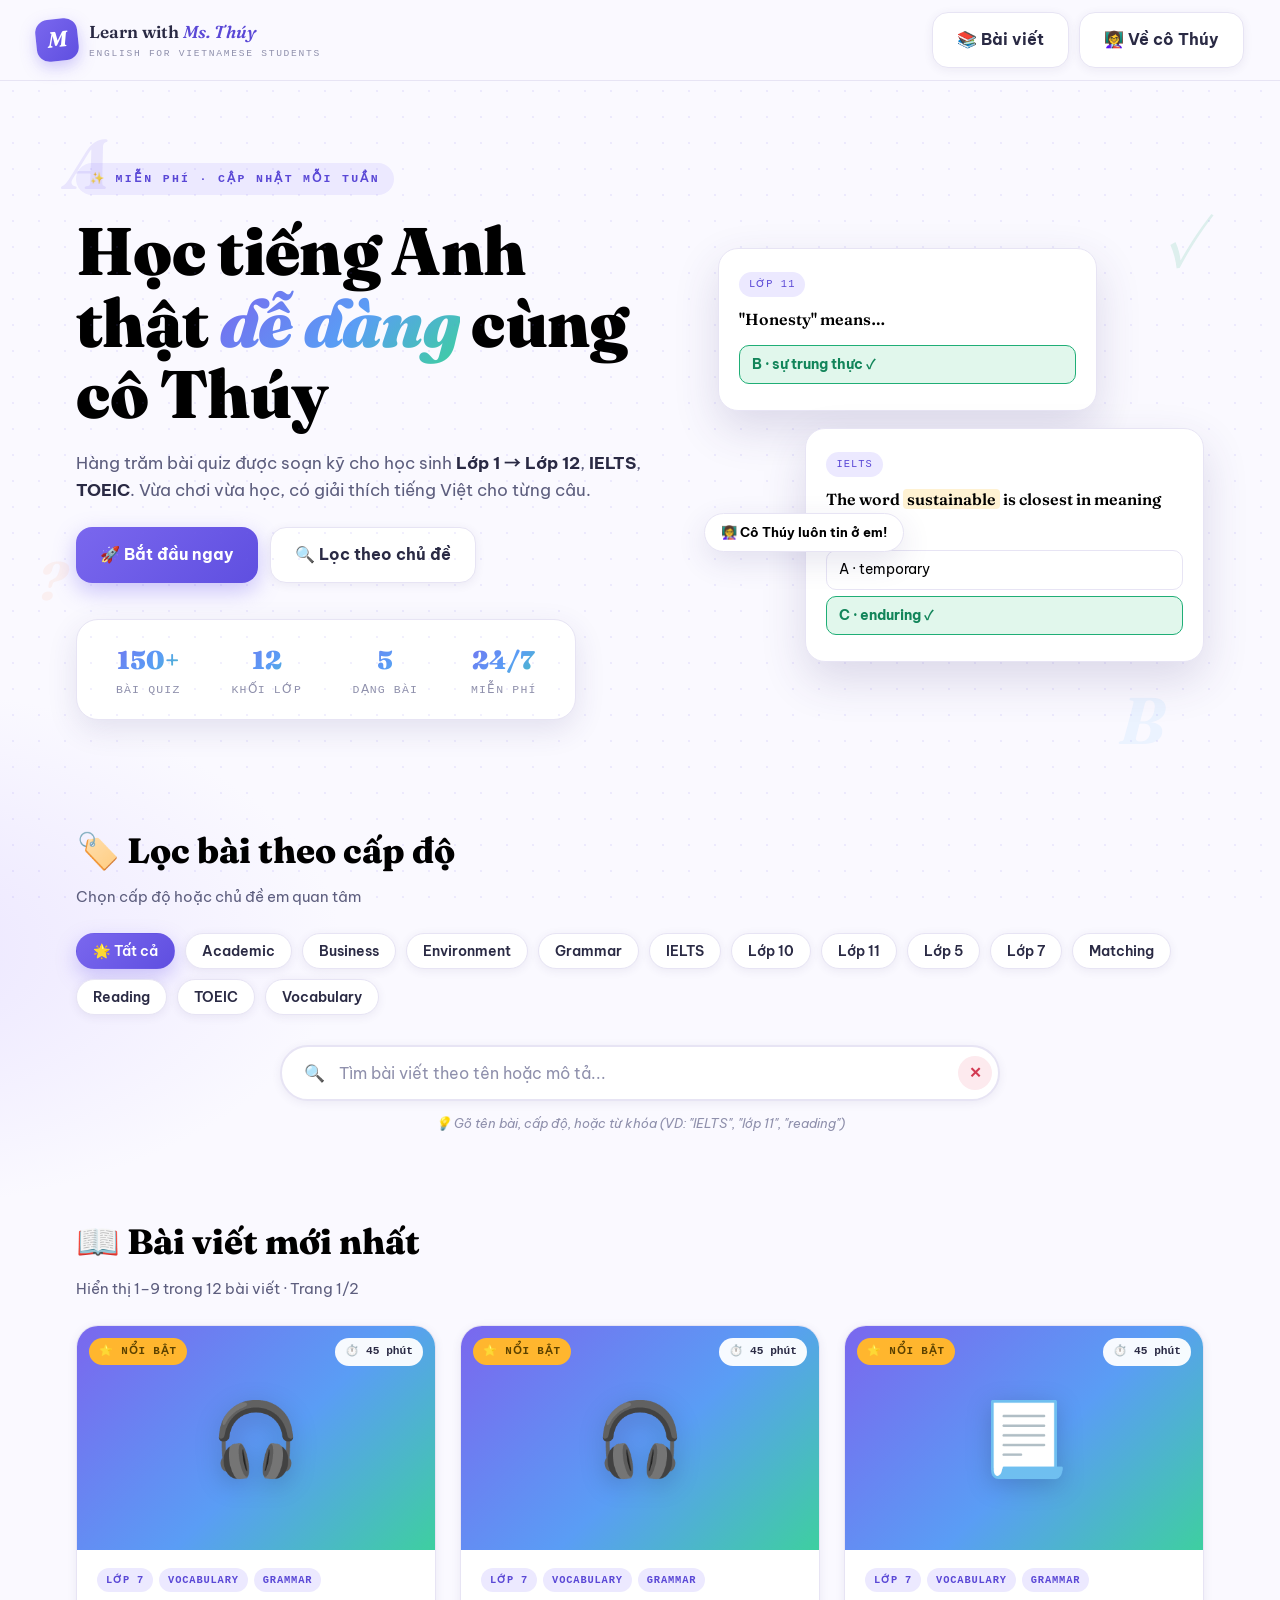
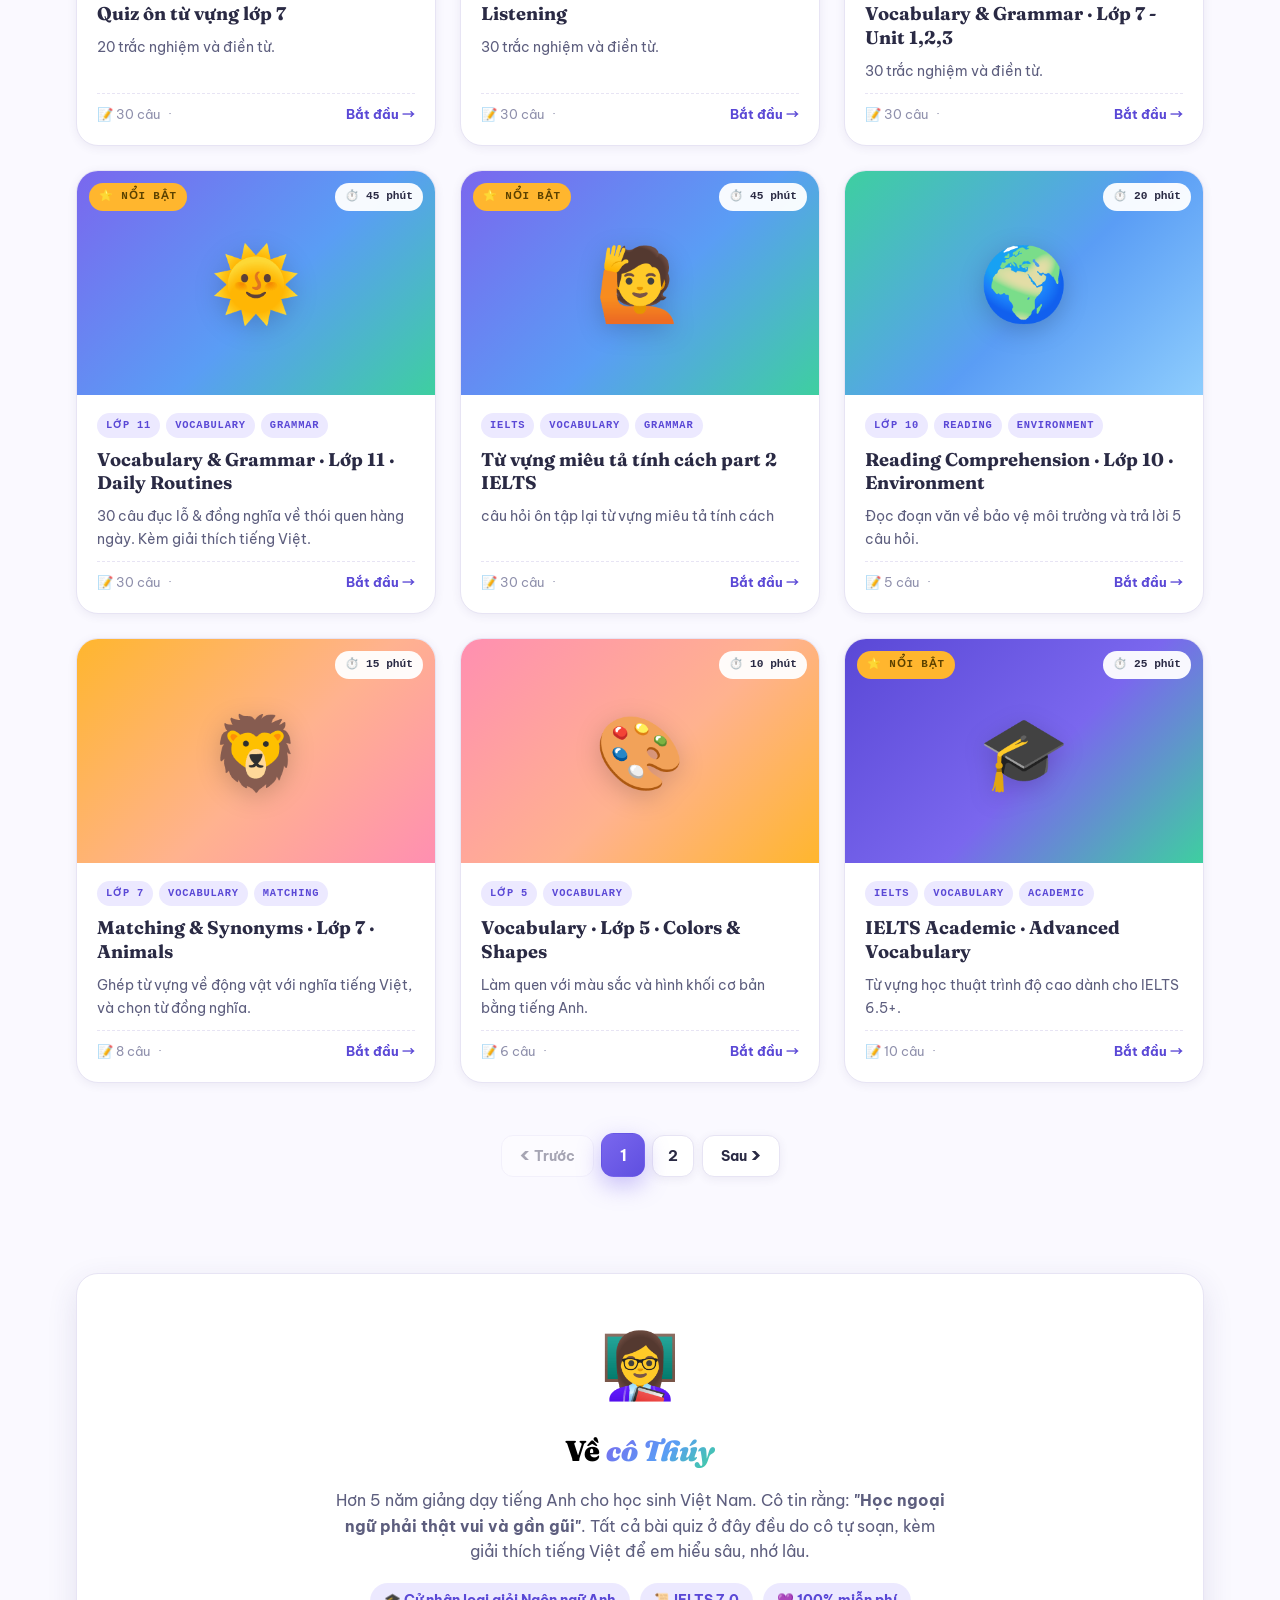
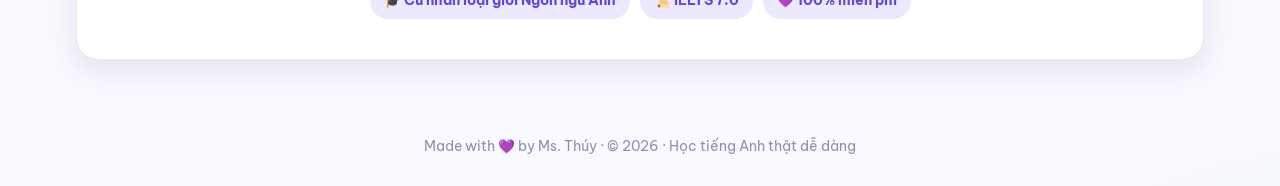
==== post.html @ de336ce3 "Update post.html" ====
<!DOCTYPE html>
<html lang="vi">
<head>
<meta charset="UTF-8">
<meta name="viewport" content="width=device-width, initial-scale=1">
<title id="pageTitle">Quiz · Learn with Ms. Thúy</title>
<link rel="icon" href="data:image/svg+xml,<svg xmlns='http://www.w3.org/2000/svg' viewBox='0 0 100 100'><text y='.9em' font-size='90'>📚</text></svg>">
<link rel="preconnect" href="https://fonts.googleapis.com">
<link rel="preconnect" href="https://fonts.gstatic.com" crossorigin>
<link href="https://fonts.googleapis.com/css2?family=Fraunces:ital,opsz,wght@0,9..144,500..900;1,9..144,500..900&family=Be+Vietnam+Pro:ital,wght@0,400;0,500;0,600;0,700;0,800;1,400&family=Space+Mono:wght@400;700&display=swap" rel="stylesheet">
<link rel="stylesheet" href="styles.css">
</head>
<body class="post">
  <div class="bg-dots"></div>
  <canvas id="confettiCanvas"></canvas>

  <header class="topbar">
    <a href="index.html" class="brand">
      <span class="brand-badge">M</span>
      <div>
        <span class="brand-name">Learn with <em>Ms. Thúy</em></span>
        <span class="brand-sub">English · Quiz</span>
      </div>
    </a>
    <button id="soundBtn" class="icon-btn" aria-pressed="true" title="Bật/tắt âm thanh">🔊</button>
  </header>

  <main>
    <!-- MÀN 1: Intro -->
    <section class="screen active" id="screenIntro">
      <div class="intro-grid">
        <div class="intro-copy">
          <span class="eyebrow" id="introEyebrow">📘 Quiz</span>
          <h1 class="display" id="introTitle">—</h1>
          <p class="lede" id="introDesc"></p>
          <ul class="chips" id="introChips"></ul>
          <form id="startForm" class="start-form">
            <label class="field-label" for="playerName">Tên của em</label>
            <div class="field-row">
              <input id="playerName" type="text" maxlength="30" autocomplete="name" placeholder="VD: Minh Anh" required>
              <button type="submit" class="btn btn-primary">Bắt đầu làm bài →</button>
            </div>
            <p class="hint">✨ Đáp án đúng chỉ hé lộ ở phần <b>tổng kết cuối bài</b>. Nhấn <b>Enter</b> để xác nhận đáp án dạng điền từ.</p>
          </form>
        </div>
        <div class="intro-visual" id="introVisual"></div>
      </div>
      <footer class="foot">Made with 💜 by Ms. Thúy</footer>
    </section>

    <!-- MÀN 2: Quiz (ĐÃ CẬP NHẬT HEADER MỚI) -->
    <section class="screen" id="screenQuiz" hidden>
      
      <!-- Quiz Header: Timer, Exit, Progress, Score -->
      <div class="quiz-header" id="quizHeader">
        <div class="quiz-header-top">
          <button id="exitBtn" class="icon-btn" title="Thoát" style="margin-right: 8px;">✕</button>
          
          <div class="timer-pill" id="timerPill">
            <span>⏱️</span>
            <span id="timerDisplay">00:00</span>
          </div>
          
          <div class="question-counter">
            Câu <b id="qNow">1</b> / <b id="qTotal">0</b>
          </div>
          
          <div class="score-pill" id="liveScore">✓ 0 (0.0đ)</div>
        </div>
        
        <div class="progress-bar-bg">
          <div class="progress-bar-fill" id="progressFill"></div>
        </div>
      </div>
      <!-- Hết Quiz Header -->

      <div class="q-stage" id="qStage"></div>
      <div class="sr-only" aria-live="polite" id="ariaFeedback"></div>
    </section>

    <!-- MÀN 3: Result -->
    <section class="screen" id="screenResult" hidden>
      <div class="result-wrap" id="resultWrap"></div>
    </section>
  </main>

  <div class="toast" id="toast"></div>

  <div class="modal" id="modal" hidden>
    <div class="modal-back" data-close></div>
    <div class="modal-box">
      <h3 id="modalTitle"></h3>
      <p id="modalMsg"></p>
      <div class="modal-actions">
        <button class="btn btn-ghost" data-close>Ở lại</button>
        <button class="btn btn-danger" id="modalOk">Đồng ý</button>
      </div>
    </div>
  </div>

  <script src="app.js"></script>
  <script>initPostPage();</script>
</body>
</html>
---- styles.css ----
/* ============================================================
   Learn with Ms. Thúy — Shared Styles
   ============================================================ */
:root{
  --ink:#2a2a44; --ink-soft:#5d5e7e; --ink-faint:#8f90ac;
  --paper:#faf9ff; --card:#ffffff; --border:#e7e4f4;
  --primary:#7a67ee; --primary-deep:#5a48d6; --primary-soft:#ece9ff;
  --green:#1fae76; --green-deep:#12855a; --green-soft:#e1f7ec;
  --red:#ef5d6f; --red-deep:#d23a52; --red-soft:#fdeaee;
  --sun:#ffb62e; --sun-soft:#fff2d3;
  --peach:#ffb28f; --sky:#8ecdfd;
  --grad-main:linear-gradient(135deg,#7a67ee,#5a9df5 55%,#3ecfa0);
  --grad-btn:linear-gradient(135deg,#7a67ee,#5f4fe0);
  /* Font hiển thị: ưu tiên Fraunces cho tiếng Anh, Noto Serif SC cho pinyin/Hán */
  --font-display:'Fraunces', 'Noto Serif SC', Georgia, serif;
  
  /* Font nội dung: Be Vietnam Pro cho tiếng Việt/Anh, Noto Sans SC fallback cho pinyin/Hán */
  --font-body:'Be Vietnam Pro', 'Noto Sans SC', system-ui, sans-serif;
  
  /* Font riêng cho pinyin nếu muốn chủ động */
  --font-pinyin:'Noto Sans SC', 'Be Vietnam Pro', sans-serif;
  --font-mono:'Space Mono',monospace;
  --shadow-sm:0 2px 10px rgba(60,50,120,.08);
  --shadow-md:0 10px 30px rgba(60,50,120,.12);
  --shadow-lg:0 18px 45px rgba(60,50,120,.16);
  --r-lg:22px; --r-md:16px; --r-sm:12px;
}
*{margin:0;padding:0;box-sizing:border-box}
html{scroll-behavior:smooth}
body{
  font-family:var(--font-body);
  background:
    radial-gradient(1100px 520px at 88% -10%, #ddefff 0%, transparent 60%),
    radial-gradient(900px 480px at -12% 28%, #eae4ff 0%, transparent 55%),
    radial-gradient(900px 620px at 108% 108%, #e0f7ec 0%, transparent 55%),
    var(--paper);
  min-height:100vh; line-height:1.6;
  -webkit-font-smoothing:antialiased;
}
::selection{background:var(--primary-soft)}
.sr-only{position:absolute;width:1px;height:1px;overflow:hidden;clip:rect(0 0 0 0)}

.bg-dots{position:fixed;inset:0;pointer-events:none;z-index:0;
  background-image:radial-gradient(rgba(122,103,238,.10) 1.2px, transparent 1.4px);
  background-size:26px 26px;}
.floaty{position:fixed;z-index:0;pointer-events:none;user-select:none;
  font-family:var(--font-display);font-style:italic;font-weight:700;
  opacity:.13;animation:drift var(--d,12s) ease-in-out infinite alternate;}
@keyframes drift{from{transform:translateY(-14px) rotate(var(--r,-6deg))}
                 to{transform:translateY(14px) rotate(calc(var(--r,-6deg) * -1))}}
@media(max-width:720px){.floaty:nth-of-type(n+4){display:none}}

#confettiCanvas{position:fixed;inset:0;pointer-events:none;z-index:120}

/* HEADER */
.topbar{position:sticky;top:0;z-index:50;display:flex;align-items:center;
  justify-content:space-between;padding:12px clamp(16px,4vw,36px);
  background:rgba(250,249,255,.92);backdrop-filter:blur(12px);
  border-bottom:1px solid var(--border);}
.brand{display:flex;align-items:center;gap:11px;text-decoration:none;color:var(--ink)}
.brand-badge{width:42px;height:42px;border-radius:13px;background:var(--grad-btn);
  display:grid;place-items:center;color:#fff;font-family:var(--font-display);
  font-style:italic;font-weight:700;font-size:22px;transform:rotate(-6deg);
  box-shadow:0 6px 16px rgba(122,103,238,.35);transition:transform .3s}
.brand:hover .brand-badge{transform:rotate(6deg) scale(1.06)}
.brand-name{font-family:var(--font-display);font-weight:600;font-size:1.08rem}
.brand-name em{font-style:italic;color:var(--primary-deep)}
.brand-sub{display:block;font-family:var(--font-mono);font-size:.6rem;
  letter-spacing:.18em;text-transform:uppercase;color:var(--ink-faint)}
.nav{display:flex;gap:10px}
@media(max-width:640px){.nav{display:none}}

/* Buttons */
.btn{font-family:var(--font-body);font-weight:700;font-size:1rem;border:none;
  border-radius:var(--r-md);padding:14px 24px;cursor:pointer;
  transition:transform .18s,box-shadow .18s;
  display:inline-flex;align-items:center;gap:8px;justify-content:center;
  text-decoration:none;color:inherit}
.btn-primary{background:var(--grad-btn);color:#fff;
  box-shadow:0 8px 22px rgba(122,103,238,.38)}
.btn-primary:hover{transform:translateY(-3px);box-shadow:0 14px 30px rgba(122,103,238,.48)}
.btn-ghost{background:#fff;color:var(--ink);border:1.5px solid var(--border);box-shadow:var(--shadow-sm)}
.btn-ghost:hover{border-color:var(--primary);color:var(--primary-deep);transform:translateY(-2px)}
.btn-danger{background:var(--red);color:#fff;box-shadow:0 8px 20px rgba(239,93,111,.35)}
.icon-btn{width:42px;height:42px;border-radius:13px;border:1.5px solid var(--border);
  background:#fff;cursor:pointer;display:grid;place-items:center;color:var(--ink-soft);
  transition:transform .18s,border-color .18s;font-size:16px}
.icon-btn:hover{transform:translateY(-2px);border-color:var(--primary);color:var(--primary-deep)}

/* SCREENS */
main{position:relative;z-index:1;max-width:1200px;margin:0 auto;padding:0 clamp(16px,4vw,36px)}
.screen{display:none}
.screen.active{display:block;animation:screenIn .45s cubic-bezier(.22,.9,.35,1) both}
@keyframes screenIn{from{opacity:0;transform:translateY(18px)}to{opacity:1;transform:none}}

/* HERO */
.hero{max-width:1200px;margin:0 auto;padding:60px clamp(16px,4vw,36px) 40px;
  display:grid;grid-template-columns:1.1fr .9fr;gap:48px;align-items:center;min-height:78vh}
.hero-inner .eyebrow{font-family:var(--font-mono);font-size:.72rem;font-weight:700;
  letter-spacing:.2em;text-transform:uppercase;color:var(--primary-deep);
  background:var(--primary-soft);display:inline-block;padding:7px 14px;border-radius:999px;margin-bottom:20px}
.display{font-family:var(--font-display);font-weight:900;
  font-size:clamp(2.4rem,5.6vw,4.2rem);line-height:1.06;margin-bottom:20px;letter-spacing:-.01em}
.display em{font-style:italic;background:var(--grad-main);
  -webkit-background-clip:text;background-clip:text;color:transparent}
.lede{color:var(--ink-soft);font-size:1.06rem;max-width:52ch;margin-bottom:24px}
.lede b{color:var(--ink)}
.hero-ctas{display:flex;gap:12px;flex-wrap:wrap;margin-bottom:36px}
.hero-stats{display:grid;grid-template-columns:repeat(4,1fr);gap:16px;
  max-width:500px;padding:20px;background:#fff;border:1.5px solid var(--border);
  border-radius:var(--r-lg);box-shadow:var(--shadow-md)}
.stat{text-align:center}
.stat b{display:block;font-family:var(--font-display);font-size:1.6rem;
  font-weight:900;background:var(--grad-main);-webkit-background-clip:text;
  background-clip:text;color:transparent}
.stat span{display:block;font-size:.72rem;color:var(--ink-faint);
  font-family:var(--font-mono);text-transform:uppercase;letter-spacing:.1em}

.hero-art{position:relative;height:460px}
.hero-card{position:absolute;background:#fff;border:1.5px solid var(--border);
  border-radius:20px;box-shadow:var(--shadow-lg);padding:20px;
  animation:bob 6s ease-in-out infinite alternate}
@keyframes bob{from{transform:translateY(-7px)}to{transform:translateY(7px)}}
.hc-1{width:78%;top:8%;left:0;animation-delay:0s}
.hc-2{width:82%;bottom:2%;right:0;animation-delay:1.4s}
.hero-chip{position:absolute;z-index:3;bottom:26%;left:-14px;
  display:flex;align-items:center;gap:9px;background:#fff;
  border:1.5px solid var(--border);border-radius:999px;padding:8px 16px;
  box-shadow:var(--shadow-md);font-size:.82rem;font-weight:700;
  animation:bob 5s .6s ease-in-out infinite alternate}
.mini-tag{font-family:var(--font-mono);font-size:.65rem;letter-spacing:.1em;
  text-transform:uppercase;color:var(--primary-deep);background:var(--primary-soft);
  display:inline-block;padding:4px 10px;border-radius:999px;margin-bottom:10px}
.mini-q{font-family:var(--font-display);font-weight:600;font-size:1rem;margin-bottom:12px}
.mini-q mark{background:var(--sun-soft);padding:0 4px;border-radius:4px}
.mini-row{padding:8px 12px;border:1.5px solid var(--border);border-radius:10px;
  margin-bottom:6px;font-size:.85rem}
.mini-row.picked{border-color:var(--green);background:var(--green-soft);
  color:var(--green-deep);font-weight:700}

@media(max-width:900px){
  .hero{grid-template-columns:1fr;min-height:auto;padding-top:32px}
  .hero-art{height:360px;max-width:460px;margin:0 auto}
  .hero-stats{grid-template-columns:repeat(2,1fr)}
}

/* FILTER + ARTICLES */
.filter-section,.articles,.about{max-width:1200px;margin:0 auto;padding:40px clamp(16px,4vw,36px)}
.section-head{margin-bottom:24px}
.h2{font-family:var(--font-display);font-weight:800;font-size:clamp(1.5rem,3.4vw,2.2rem);margin-bottom:6px}
.muted{color:var(--ink-soft);font-size:.95rem}

.tag-row{display:flex;flex-wrap:wrap;gap:10px}
.tag-btn{font-family:var(--font-body);font-weight:600;font-size:.88rem;
  padding:8px 16px;border:1.5px solid var(--border);border-radius:999px;
  background:#fff;color:var(--ink);cursor:pointer;
  transition:transform .18s,border-color .18s,background .18s,color .18s;
  box-shadow:var(--shadow-sm)}
.tag-btn:hover{transform:translateY(-2px);border-color:var(--primary)}
.tag-btn.active{background:var(--grad-btn);color:#fff;border-color:transparent;
  box-shadow:0 8px 20px rgba(122,103,238,.35)}

.article-grid{display:grid;grid-template-columns:repeat(auto-fill,minmax(290px,1fr));gap:24px}
.article-card{background:#fff;border:1.5px solid var(--border);border-radius:var(--r-lg);
  overflow:hidden;text-decoration:none;color:var(--ink);
  box-shadow:var(--shadow-sm);transition:transform .25s,box-shadow .25s;
  display:flex;flex-direction:column}
.article-card:hover{transform:translateY(-6px);box-shadow:var(--shadow-lg)}
.card-cover{position:relative;aspect-ratio:16/10;display:grid;place-items:center;overflow:hidden}
.cover-emoji{font-size:4.5rem;filter:drop-shadow(0 6px 12px rgba(0,0,0,.18));
  animation:floaty 4s ease-in-out infinite alternate}
@keyframes floaty{to{transform:translateY(-10px)}}
.card-duration{position:absolute;top:12px;right:12px;background:rgba(255,255,255,.95);
  color:var(--ink);font-family:var(--font-mono);font-size:.7rem;font-weight:700;
  padding:5px 10px;border-radius:999px}
.card-body{padding:18px 20px 20px;flex:1;display:flex;flex-direction:column;gap:10px}
.card-tags{display:flex;flex-wrap:wrap;gap:6px}
.tag-mini{font-family:var(--font-mono);font-size:.65rem;font-weight:700;
  letter-spacing:.08em;text-transform:uppercase;color:var(--primary-deep);
  background:var(--primary-soft);padding:4px 9px;border-radius:999px}
.card-title{font-family:var(--font-display);font-weight:700;font-size:1.15rem;line-height:1.3}
.card-desc{color:var(--ink-soft);font-size:.9rem;flex:1}
.card-meta{display:flex;align-items:center;gap:8px;font-size:.82rem;
  color:var(--ink-faint);padding-top:10px;border-top:1px dashed var(--border)}
.read-more{color:var(--primary-deep);font-weight:700;margin-left:auto}

/* ABOUT */
.about-card{background:#fff;border:1.5px solid var(--border);border-radius:var(--r-lg);
  padding:40px;text-align:center;box-shadow:var(--shadow-md)}
.about-avatar{font-size:4rem;margin-bottom:12px}
.about-card h2{font-family:var(--font-display);font-weight:900;
  font-size:1.8rem;margin-bottom:14px}
.about-card h2 em{font-style:italic;background:var(--grad-main);
  -webkit-background-clip:text;background-clip:text;color:transparent}
.about-card p{max-width:620px;margin:0 auto 18px;color:var(--ink-soft)}
.about-chips{display:flex;justify-content:center;gap:10px;flex-wrap:wrap}
.chip{background:var(--primary-soft);color:var(--primary-deep);
  padding:7px 14px;border-radius:999px;font-size:.85rem;font-weight:700}

/* FOOTER */
.foot{text-align:center;color:var(--ink-faint);font-size:.85rem;padding:36px 0 28px}

/* ======================= POST PAGE ======================= */
.intro-grid{display:grid;grid-template-columns:1.05fr .95fr;gap:clamp(28px,5vw,64px);
  align-items:center;min-height:calc(100vh - 200px);padding:48px 0 24px}
.eyebrow{font-family:var(--font-mono);font-size:.72rem;font-weight:700;
  letter-spacing:.2em;text-transform:uppercase;color:var(--primary-deep);
  background:var(--primary-soft);display:inline-block;padding:7px 14px;border-radius:999px}
.intro-visual{position:relative;height:430px}

/* QUIZ */
.quiz-top{display:grid;grid-template-columns:auto 1fr auto;gap:16px;align-items:center;
  max-width:860px;margin:26px auto 8px}
.progress{height:14px;background:#ece9f8;border-radius:999px;overflow:hidden;
  box-shadow:inset 0 1px 3px rgba(60,50,120,.12)}
.progress-fill{height:100%;width:0;border-radius:999px;background:var(--grad-main);
  transition:width .5s cubic-bezier(.22,.9,.35,1);position:relative}
.progress-fill::after{content:"";position:absolute;inset:0;
  background:linear-gradient(115deg,transparent 30%,rgba(255,255,255,.55) 50%,transparent 70%);
  background-size:200% 100%;animation:shine 2.2s linear infinite}
@keyframes shine{from{background-position:200% 0}to{background-position:-200% 0}}
.quiz-stats{display:flex;align-items:center;gap:10px}
.q-counter{font-family:var(--font-mono);font-size:.85rem;color:var(--ink-soft)}
.q-counter b{color:var(--ink);font-size:1.05rem}
.score-pill{background:var(--green-soft);color:var(--green-deep);font-weight:800;
  font-size:.85rem;padding:6px 13px;border-radius:999px;transition:transform .25s}
.score-pill.bump{animation:bump .4s}
@keyframes bump{40%{transform:scale(1.25)}}

.q-stage{max-width:720px;margin:14px auto 60px}
.q-card{background:var(--card);border:1.5px solid var(--border);border-radius:var(--r-lg);
  padding:clamp(22px,4vw,34px);box-shadow:var(--shadow-md);position:relative;overflow:hidden;
  outline:none;animation:cardIn .38s cubic-bezier(.22,.9,.35,1) both}
@keyframes cardIn{from{opacity:0;transform:translateX(34px)}to{opacity:1;transform:none}}
.q-card::before{content:"";position:absolute;top:0;left:0;right:0;height:5px;background:var(--grad-main)}
.q-num{position:absolute;top:6px;right:18px;font-family:var(--font-display);
  font-weight:900;font-style:italic;font-size:4.6rem;color:#f1eefc;pointer-events:none;line-height:1}
.q-text{font-family:var(--font-display);font-weight:600;
  font-size:clamp(1.25rem,3.4vw,1.6rem);line-height:1.4;margin:10px 0 24px;position:relative;z-index:1}
.q-text mark{background:var(--sun-soft);padding:2px 6px;border-radius:6px;font-weight:800}
.q-text b{background:linear-gradient(180deg,transparent 55%,var(--sun-soft) 55%);
  font-weight:800;padding:0 3px}
.blank{display:inline-block;min-width:88px;border-bottom:3px dashed var(--primary);
  transform:translateY(-3px);margin:0 3px}

/* MCQ options */
.options{display:grid;gap:12px}
.opt{display:flex;align-items:center;gap:14px;text-align:left;width:100%;
  font-family:var(--font-body);font-size:1rem;font-weight:600;color:var(--ink);
  background:#fff;border:1.5px solid var(--border);border-radius:var(--r-md);
  padding:14px 16px;cursor:pointer;box-shadow:var(--shadow-sm);
  transition:transform .16s,border-color .16s,box-shadow .16s,background .16s}
.opt:hover:not(:disabled){transform:translateY(-3px);border-color:var(--primary);
  box-shadow:0 10px 22px rgba(122,103,238,.16)}
.opt:disabled{cursor:default}
.opt-letter{width:34px;height:34px;flex-shrink:0;border-radius:10px;border:1.5px solid var(--border);
  background:var(--paper);font-family:var(--font-mono);font-weight:700;font-size:.85rem;
  display:grid;place-items:center}
.opt.correct{border-color:var(--green);background:var(--green-soft)}
.opt.correct .opt-letter{background:var(--green);border-color:var(--green);color:#fff}
.opt.wrong{border-color:var(--red);background:var(--red-soft);animation:shake .4s}
.opt.wrong .opt-letter{background:var(--red);border-color:var(--red);color:#fff}
.opt.dim{opacity:.5}
@keyframes shake{20%{transform:translateX(-7px)}40%{transform:translateX(6px)}
  60%{transform:translateX(-4px)}80%{transform:translateX(3px)}}

/* FILL input */
.fill-wrap{display:flex;flex-direction:column;gap:12px}
.fill-input{font-family:var(--font-body);font-size:1.1rem;font-weight:600;
  padding:14px 18px;border:2px solid var(--border);border-radius:var(--r-md);
  background:var(--paper);text-align:center;letter-spacing:.5px;
  transition:border-color .2s,box-shadow .2s}
.fill-input:focus{border-color:var(--primary);box-shadow:0 0 0 4px var(--primary-soft);outline:none}
.fill-input.correct{border-color:var(--green);background:var(--green-soft);color:var(--green-deep)}
.fill-input.wrong{border-color:var(--red);background:var(--red-soft);color:var(--red-deep)}
.fill-hint{font-size:.82rem;color:var(--ink-faint);text-align:center;font-style:italic}
.fill-show{font-family:var(--font-display);font-weight:700;font-size:1.1rem;
  color:var(--green-deep);background:var(--green-soft);padding:10px;
  border-radius:var(--r-sm);text-align:center;margin-top:8px}

/* READING */
.reading-wrap{display:grid;gap:20px}
.reading-passage{background:var(--paper);border:1.5px solid var(--border);
  border-radius:var(--r-md);padding:22px 26px;
  max-height:340px;overflow-y:auto;
  font-family:var(--font-display);font-size:1.02rem;line-height:1.85;
  font-weight:500}
.reading-passage::-webkit-scrollbar{width:10px}
.reading-passage::-webkit-scrollbar-track{background:var(--border);border-radius:10px}
.reading-passage::-webkit-scrollbar-thumb{background:var(--primary);border-radius:10px}

/* MATCHING */
.matching-wrap{display:grid;gap:18px}
.matching-grid{display:grid;grid-template-columns:1fr 1fr;gap:16px}
.matching-col{display:flex;flex-direction:column;gap:10px}
.matching-col-head{font-family:var(--font-mono);font-size:.72rem;font-weight:700;
  letter-spacing:.15em;text-transform:uppercase;color:var(--ink-faint);margin-bottom:4px}
.match-item{padding:14px 16px;border:1.5px solid var(--border);border-radius:var(--r-md);
  background:#fff;cursor:pointer;font-weight:600;text-align:center;
  transition:all .2s;user-select:none}
.match-item:hover:not(.matched){border-color:var(--primary);transform:translateY(-2px)}
.match-item.selected{border-color:var(--primary);background:var(--primary-soft);
  box-shadow:0 6px 18px rgba(122,103,238,.25)}
.match-item.matched{border-color:var(--green);background:var(--green-soft);color:var(--green-deep);
  cursor:default;text-decoration:line-through;opacity:.7}
.match-item.wrong-pair{animation:shake .4s;border-color:var(--red);background:var(--red-soft)}
@media(max-width:560px){.matching-grid{grid-template-columns:1fr}}

/* TOAST */
.toast{position:fixed;left:50%;bottom:26px;transform:translate(-50%,80px);z-index:110;
  background:var(--ink);color:#fff;font-weight:700;font-size:.92rem;
  padding:13px 22px;border-radius:999px;box-shadow:var(--shadow-lg);
  opacity:0;transition:transform .35s cubic-bezier(.22,.9,.35,1),opacity .35s;
  max-width:92vw;text-align:center;pointer-events:none}
.toast.show{transform:translate(-50%,0);opacity:1}
.toast.good{background:var(--green-deep)}
.toast.bad{background:var(--red-deep)}

/* MODAL */
.modal{position:fixed;inset:0;z-index:130;display:grid;place-items:center}
.modal[hidden]{display:none}
.modal-back{position:absolute;inset:0;background:rgba(42,42,68,.45)}
.modal-box{position:relative;background:#fff;border-radius:var(--r-lg);padding:28px;
  max-width:400px;width:calc(100% - 40px);box-shadow:var(--shadow-lg);
  animation:modalIn .3s cubic-bezier(.22,.9,.35,1)}
@keyframes modalIn{from{opacity:0;transform:translateY(20px) scale(.96)}to{opacity:1;transform:none}}
.modal-box h3{font-family:var(--font-display);font-size:1.35rem;margin-bottom:8px}
.modal-box p{color:var(--ink-soft);font-size:.95rem;margin-bottom:20px}
.modal-actions{display:flex;gap:10px;justify-content:flex-end}

/* RESULT */
.result-wrap{max-width:860px;margin:0 auto;padding:44px 0 30px}
.result-head{text-align:center;margin-bottom:30px}
.result-head h1{font-family:var(--font-display);font-weight:900;
  font-size:clamp(1.9rem,4.6vw,3rem);margin:16px 0 8px}
.result-head h1 span{background:var(--grad-main);-webkit-background-clip:text;
  background-clip:text;color:transparent}
.result-msg{color:var(--ink-soft);font-size:1.05rem}
.score-board{background:#fff;border:1.5px solid var(--border);border-radius:var(--r-lg);
  box-shadow:var(--shadow-md);padding:clamp(22px,4vw,36px);
  display:flex;gap:clamp(24px,5vw,54px);align-items:center;flex-wrap:wrap}
.ring-box{position:relative;width:180px;height:180px;margin:0 auto;flex-shrink:0}
.ring-box svg{width:180px;height:180px;transform:rotate(-90deg)}
.ring-bg{fill:none;stroke:#efecfa;stroke-width:13}
.ring-fg{fill:none;stroke:url(#ringGrad);stroke-width:13;stroke-linecap:round;
  stroke-dasharray:439.82;stroke-dashoffset:439.82;
  transition:stroke-dashoffset 1.4s cubic-bezier(.22,.9,.35,1)}
.ring-center{position:absolute;inset:0;display:grid;place-content:center;text-align:center}
.ring-pct{font-family:var(--font-display);font-weight:900;font-size:2.6rem;line-height:1}
.ring-label{font-family:var(--font-mono);font-size:.62rem;letter-spacing:.18em;
  text-transform:uppercase;color:var(--ink-faint);margin-top:5px}
.score-details{flex:1;min-width:260px}
.score-big{display:flex;align-items:baseline;gap:10px;flex-wrap:wrap;margin-bottom:6px}
.score-big b{font-family:var(--font-display);font-size:2.4rem;font-weight:900}
.score-big span{color:var(--ink-soft);font-weight:600}
.mini-stats{display:grid;grid-template-columns:repeat(auto-fit,minmax(120px,1fr));gap:10px;margin:16px 0 20px}
.mini-stat{background:var(--paper);border:1.5px solid var(--border);border-radius:var(--r-sm);
  padding:12px 14px;text-align:center;transition:transform .2s}
.mini-stat:hover{transform:translateY(-3px)}
.mini-stat b{display:block;font-family:var(--font-display);font-size:1.3rem;font-weight:800}
.mini-stat span{font-size:.75rem;color:var(--ink-faint);font-weight:600}
.part-bar{margin-bottom:13px}
.part-bar-top{display:flex;justify-content:space-between;font-size:.84rem;font-weight:700;margin-bottom:6px}
.part-bar-top span:last-child{font-family:var(--font-mono);color:var(--ink-soft)}
.part-bar-track{height:10px;background:#efecfa;border-radius:999px;overflow:hidden}
.part-bar-fill{height:100%;border-radius:999px;width:0;
  transition:width 1s cubic-bezier(.22,.9,.35,1);background:var(--primary)}
.result-actions{display:flex;gap:14px;justify-content:center;flex-wrap:wrap;margin:30px 0 10px}

/* REVIEW */
.review{max-width:800px;margin:20px auto 70px}
.review h2{font-family:var(--font-display);font-weight:800;font-size:1.6rem;margin-bottom:6px}
.review-sub{color:var(--ink-soft);font-size:.92rem;margin-bottom:22px}
.review-item{background:#fff;border:1.5px solid var(--border);border-left:5px solid var(--red);
  border-radius:var(--r-md);padding:20px 22px;margin-bottom:16px;box-shadow:var(--shadow-sm)}
.review-head{display:flex;align-items:center;gap:10px;flex-wrap:wrap;margin-bottom:12px}
.badge-wrong{background:var(--red-soft);color:var(--red-deep);font-size:.72rem;font-weight:800;
  padding:4px 11px;border-radius:999px;text-transform:uppercase;letter-spacing:.06em}
.review-q{font-family:var(--font-display);font-weight:600;font-size:1.08rem;line-height:1.45;margin-bottom:14px}
.review-q mark{background:var(--sun-soft);padding:2px 6px;border-radius:6px}
.review-ans{display:flex;gap:9px;align-items:flex-start;font-size:.93rem;font-weight:600;
  border-radius:var(--r-sm);padding:10px 14px;margin-bottom:8px}
.review-ans.wrong{background:var(--red-soft);color:var(--red-deep)}
.review-ans.right{background:var(--green-soft);color:var(--green-deep)}
.review-vi{border-left:4px solid var(--primary);background:var(--paper);
  padding:11px 15px;border-radius:0 var(--r-sm) var(--r-sm) 0;font-style:italic;
  font-size:.92rem;margin:12px 0 8px}
.review-ex{background:var(--sun-soft);padding:11px 15px;border-radius:var(--r-sm);
  font-size:.9rem;line-height:1.65}
.review-perfect{background:var(--green-soft);border:1.5px solid var(--green);
  border-radius:var(--r-md);padding:26px;text-align:center;font-weight:700;
  font-size:1.1rem;color:var(--green-deep)}

.field-label{display:block;font-weight:700;font-size:.9rem;margin-bottom:8px}
.field-row{display:flex;gap:10px;flex-wrap:wrap}
.field-row input{flex:1;min-width:200px;font-family:var(--font-body);font-size:1rem;
  padding:14px 16px;border:1.5px solid var(--border);border-radius:var(--r-md);
  background:var(--paper);transition:border-color .2s,box-shadow .2s}
.field-row input:focus{border-color:var(--primary);box-shadow:0 0 0 4px var(--primary-soft);outline:none}
.hint{font-size:.8rem;color:var(--ink-faint);margin-top:12px}
.chips{display:flex;flex-wrap:wrap;gap:10px;list-style:none;margin-bottom:28px}
.chips li{background:#fff;border:1.5px solid var(--border);border-radius:999px;
  padding:8px 15px;font-size:.86rem;font-weight:600;box-shadow:var(--shadow-sm);
  transition:transform .2s,border-color .2s}
.chips li:hover{transform:translateY(-3px) rotate(-1deg);border-color:var(--primary)}

@media(max-width:640px){
  .quiz-top{grid-template-columns:auto 1fr;grid-template-rows:auto auto}
  .quiz-stats{grid-column:1/-1;justify-content:flex-end}
  .score-board{justify-content:center;text-align:center}
  .btn{width:100%}
  .result-actions .btn{width:min(100%,340px)}
}
@media(prefers-reduced-motion:reduce){
  *,*::before,*::after{animation-duration:.01ms!important;transition-duration:.01ms!important}
}
/* Loading spinner */
.spinner{
  width:36px;height:36px;margin:0 auto;
  border:3px solid var(--border);border-top-color:var(--primary);
  border-radius:50%;animation:spin 1s linear infinite;
}
@keyframes spin{to{transform:rotate(360deg)}}

/* Featured badge */
.card-badge{
  position:absolute;top:12px;left:12px;
  background:var(--sun);color:#5c4200;
  font-family:var(--font-mono);font-size:.68rem;font-weight:700;
  padding:5px 10px;border-radius:999px;
  text-transform:uppercase;letter-spacing:.08em;
}
 /* ========== WORD BANK ========== */
.word-bank{
  background:var(--primary-soft);
  border:1.5px dashed var(--primary);
  border-radius:var(--r-md);
  padding:18px 20px;
  margin-bottom:18px;
}
.word-bank-label{
  font-family:var(--font-mono);
  font-size:.78rem;
  font-weight:700;
  letter-spacing:.12em;
  text-transform:uppercase;
  color:var(--primary-deep);
  margin-bottom:14px;
  display:flex;
  align-items:center;
  gap:8px;
}
.word-bank-chips{
  display:flex;
  flex-wrap:wrap;
  gap:10px;
}
.word-chip{
  font-family:var(--font-body);
  font-weight:700;
  font-size:1rem;
  padding:10px 20px;
  background:#fff;
  color:var(--ink);
  border:1.5px solid var(--border);
  border-radius:999px;
  cursor:pointer;
  transition:transform .18s, border-color .18s, background .18s, color .18s, box-shadow .18s;
  box-shadow:var(--shadow-sm);
  user-select:none;
  line-height:1.2;
}
.word-chip:hover:not(:disabled){
  transform:translateY(-2px) rotate(-1deg);
  border-color:var(--primary);
  color:var(--primary-deep);
  box-shadow:0 8px 18px rgba(122,103,238,.2);
}
.word-chip.selected{
  background:var(--grad-btn);
  color:#fff;
  border-color:transparent;
  box-shadow:0 8px 22px rgba(122,103,238,.4);
  transform:translateY(-2px) scale(1.05);
}
.word-chip.chip-correct{
  background:var(--green);
  color:#fff;
  border-color:var(--green);
  box-shadow:0 6px 18px rgba(31,174,118,.35);
}
.word-chip.chip-wrong{
  background:var(--red);
  color:#fff;
  border-color:var(--red);
  text-decoration:line-through;
  box-shadow:0 6px 18px rgba(239,93,111,.35);
}
.word-chip:disabled{
  cursor:default;
}
.word-chip.dim{
  opacity:.4;
}

/* Fill input mới */
.fill-wrap .fill-input{
  font-family:var(--font-display);
  font-size:1.25rem;
  font-weight:600;
  padding:14px 18px;
  border:2px solid var(--border);
  border-radius:var(--r-md);
  background:var(--paper);
  text-align:center;
  letter-spacing:.5px;
  transition:border-color .2s,box-shadow .2s,background .2s,color .2s;
  cursor:default;
  color:var(--ink);
  width:100%;
}
.fill-wrap .fill-input::placeholder{
  color:var(--ink-faint);
  font-family:var(--font-body);
  font-size:.95rem;
  font-weight:500;
  letter-spacing:0;
}
.fill-wrap .fill-input.correct{
  border-color:var(--green);
  background:var(--green-soft);
  color:var(--green-deep);
}
.fill-wrap .fill-input.wrong{
  border-color:var(--red);
  background:var(--red-soft);
  color:var(--red-deep);
}

.fill-actions{
  display:grid;
  grid-template-columns:1fr 2fr;
  gap:10px;
  margin-top:14px;
}
@media(max-width:480px){
  .fill-actions{grid-template-columns:1fr}
  .word-chip{padding:9px 16px;font-size:.92rem}
}
.fill-hint{
  font-size:.82rem;
  color:var(--ink-faint);
  text-align:center;
  font-style:italic;
  margin-top:10px;
}
/* ========== LISTENING ========== */
.audio-bar{
  position:sticky; top:76px; z-index:45;
  background:linear-gradient(135deg,rgba(122,103,238,.97),rgba(90,157,245,.97));
  border-radius:var(--r-md); padding:12px 16px;
  box-shadow:0 10px 26px rgba(90,80,220,.35);
  margin-bottom:16px; display:flex; flex-direction:column; gap:8px;
  backdrop-filter:blur(8px);
}
.audio-info{display:flex;align-items:center;gap:10px;color:#fff}
.audio-emoji{font-size:1.5rem;animation:bob 2s ease-in-out infinite alternate}
.audio-info b{display:block;font-size:.95rem}
.audio-hint{display:block;font-size:.75rem;opacity:.85}
.audio-bar audio{width:100%;height:42px;border-radius:999px}

.listening-img-wrap{margin:0 0 16px;border-radius:var(--r-md);overflow:hidden;
  border:1.5px solid var(--border);box-shadow:var(--shadow-sm)}
.listening-img{width:100%;max-height:320px;object-fit:cover;display:block}

.sub-list{display:flex;flex-direction:column;gap:16px;margin-top:6px}
.sub-q{background:var(--paper);border:1.5px solid var(--border);border-radius:var(--r-md);padding:18px}
.sub-head{display:flex;align-items:center;gap:10px;margin-bottom:10px}
.sub-no{width:28px;height:28px;border-radius:9px;background:var(--grad-btn);color:#fff;
  font-family:var(--font-mono);font-weight:700;display:grid;place-items:center;font-size:.8rem}
.sub-type{font-family:var(--font-mono);font-size:.65rem;letter-spacing:.1em;
  text-transform:uppercase;color:var(--primary-deep);background:var(--primary-soft);
  padding:4px 10px;border-radius:999px}
.sub-text{font-weight:600;margin-bottom:12px}

/* single: chọn 1 */
.sub-opt.selected{border-color:var(--primary);background:var(--primary-soft);
  box-shadow:0 6px 18px rgba(122,103,238,.2)}
.sub-opt.selected .opt-letter{background:var(--grad-btn);color:#fff;border-color:transparent}

/* multi: chọn nhiều */
.multi-check{margin-left:auto;width:24px;height:24px;border-radius:8px;
  border:1.5px solid var(--border);display:grid;place-items:center;
  color:transparent;background:#fff;font-weight:800;transition:all .2s;flex-shrink:0}
.sub-multi.picked{border-color:var(--primary);background:var(--primary-soft)}
.sub-multi.picked .opt-letter{background:var(--primary);color:#fff;border-color:transparent}
.sub-multi.picked .multi-check{background:var(--primary);border-color:var(--primary);color:#fff}

/* matching dropdown */
.match-opts{background:var(--sun-soft);border-radius:var(--r-sm);
  padding:12px 14px;margin-bottom:12px;font-size:.92rem;line-height:1.8}
.match-rows{display:flex;flex-direction:column;gap:10px}
.match-row{display:flex;align-items:center;gap:10px;flex-wrap:wrap}
.match-row .row-label{font-weight:600;flex:1;min-width:150px}
.match-row select{font-family:var(--font-body);font-weight:700;font-size:.95rem;
  padding:9px 12px;border:1.5px solid var(--border);border-radius:10px;
  background:#fff;cursor:pointer;min-width:80px}
.match-row select.sel-correct{border-color:var(--green);background:var(--green-soft);color:var(--green-deep)}
.match-row select.sel-wrong{border-color:var(--red);background:var(--red-soft);color:var(--red-deep)}
.row-hint{font-weight:800;color:var(--green-deep);font-size:.85rem}

.listen-submit{width:100%;margin-top:18px;font-size:1.05rem}
/* ============================================================
   SEARCH BAR
   ============================================================ */
.search-wrap{
  max-width:720px;
  margin:30px auto 0;
}
.search-box{
  position:relative;
  display:flex;
  align-items:center;
  background:#fff;
  border:2px solid var(--border);
  border-radius:999px;
  padding:6px 6px 6px 22px;
  box-shadow:var(--shadow-sm);
  transition:border-color .2s, box-shadow .25s, transform .18s;
}
.search-box:focus-within{
  border-color:var(--primary);
  box-shadow:0 0 0 5px var(--primary-soft), var(--shadow-md);
  transform:translateY(-1px);
}
.search-icon{
  font-size:1.05rem;
  color:var(--ink-faint);
  margin-right:10px;
  flex-shrink:0;
}
.search-box input{
  flex:1;
  border:none;
  outline:none;
  background:transparent;
  font-family:var(--font-body);
  font-size:1rem;
  font-weight:500;
  color:var(--ink);
  padding:10px 4px;
  min-width:0;
}
.search-box input::placeholder{
  color:var(--ink-faint);
  font-weight:400;
}
/* Xóa nút X mặc định của Chrome/Safari */
.search-box input::-webkit-search-cancel-button{ -webkit-appearance:none; }

.search-clear{
  width:34px;
  height:34px;
  border:none;
  background:var(--red-soft);
  color:var(--red-deep);
  border-radius:50%;
  cursor:pointer;
  font-size:.95rem;
  font-weight:700;
  margin-left:6px;
  display:grid;
  place-items:center;
  transition:transform .18s, background .18s;
  flex-shrink:0;
}
.search-clear:hover{
  transform:rotate(90deg) scale(1.08);
  background:var(--red);
  color:#fff;
}
.search-hint{
  text-align:center;
  color:var(--ink-faint);
  font-size:.82rem;
  margin-top:12px;
  font-style:italic;
}

/* ============================================================
   PAGINATION
   ============================================================ */
.pagination{
  display:flex;
  justify-content:center;
  align-items:center;
  gap:8px;
  margin:36px auto 0;
  padding:16px 12px;
  flex-wrap:wrap;
}

.page-btn{
  font-family:var(--font-body);
  font-weight:700;
  font-size:.95rem;
  min-width:42px;
  height:42px;
  padding:0 14px;
  border:1.5px solid var(--border);
  border-radius:12px;
  background:#fff;
  color:var(--ink);
  cursor:pointer;
  display:inline-flex;
  align-items:center;
  justify-content:center;
  gap:4px;
  transition:transform .18s, border-color .18s, background .18s, color .18s, box-shadow .18s;
  box-shadow:var(--shadow-sm);
  user-select:none;
}
.page-btn:hover:not(.disabled):not(.active){
  transform:translateY(-2px);
  border-color:var(--primary);
  color:var(--primary-deep);
  box-shadow:0 8px 18px rgba(122,103,238,.18);
}
.page-btn:active:not(.disabled){
  transform:translateY(0) scale(.97);
}

/* Nút trang hiện tại */
.page-btn.active{
  background:var(--grad-btn);
  color:#fff;
  border-color:transparent;
  box-shadow:0 8px 22px rgba(122,103,238,.4);
  transform:translateY(-1px) scale(1.05);
  cursor:default;
}

/* Nút Prev / Next */
.page-nav{
  font-size:.88rem;
  padding:0 18px;
}
.page-nav span{
  font-size:1.3rem;
  font-weight:800;
  line-height:1;
}

/* Disabled */
.page-btn.disabled{
  opacity:.4;
  cursor:not-allowed;
  pointer-events:none;
  box-shadow:none;
}

/* Dấu ... */
.page-dots{
  font-weight:700;
  color:var(--ink-faint);
  padding:0 6px;
  letter-spacing:2px;
  user-select:none;
}

/* ============================================================
   RESPONSIVE
   ============================================================ */
@media(max-width:640px){
  .search-wrap{margin:24px 0 0}
  .search-box{padding:4px 4px 4px 16px}
  .search-box input{font-size:.95rem}
  .page-btn{
    min-width:38px;
    height:38px;
    font-size:.88rem;
    padding:0 10px;
    border-radius:10px;
  }
  .page-nav{padding:0 12px}
  .page-nav span{font-size:1.15rem}
  .pagination{gap:6px}
}

@media(max-width:400px){
  .page-nav span{display:none}  /* Ẩn icon ‹ › trên màn rất nhỏ */
  .page-nav{padding:0 10px;font-size:.8rem}
}
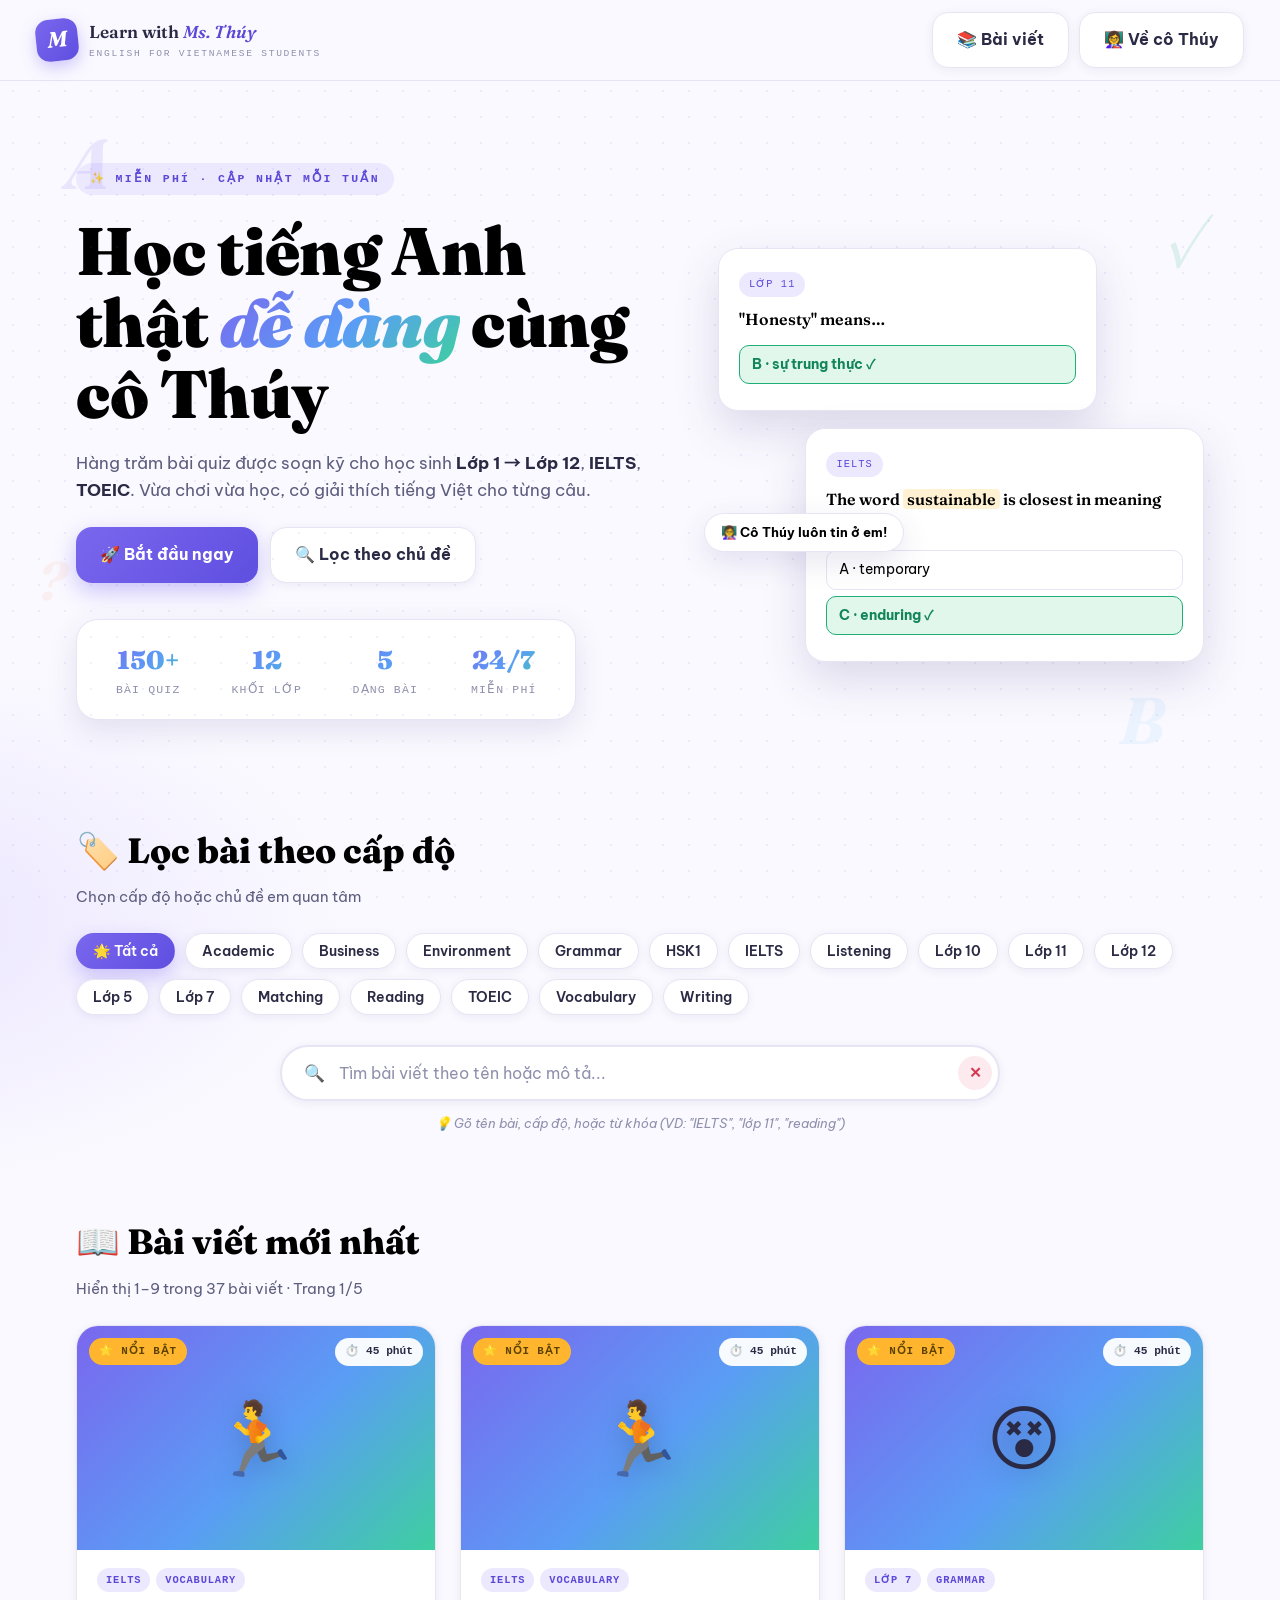
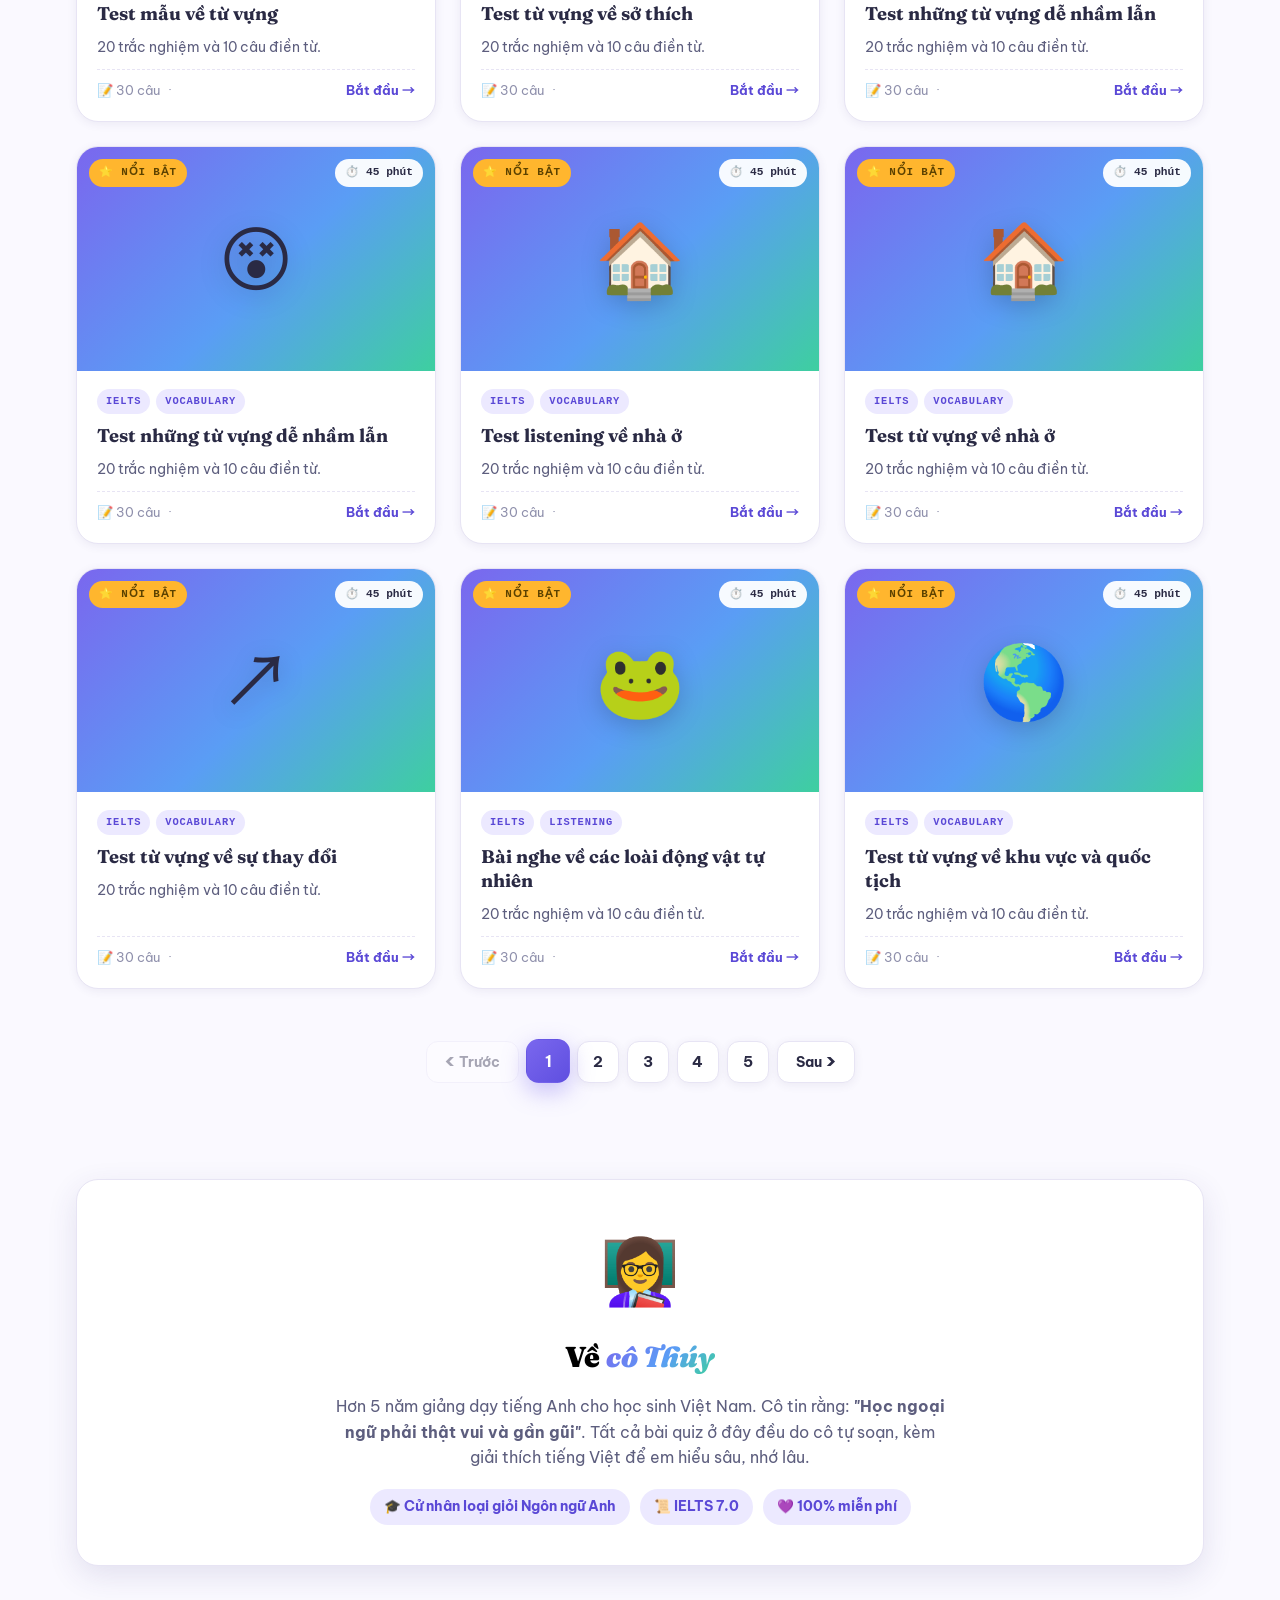
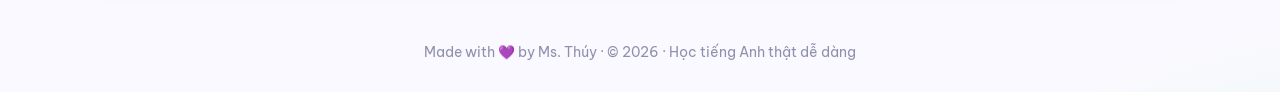
==== commit 3fca98bb: "Update post.html" ====
--- a/post.html
+++ b/post.html
@@ -98,7 +98,21 @@
     </div>
   </div>
 
-  <script src="app.js"></script>
-  <script>initPostPage();</script>
+<!-- Core utilities -->
+<script src="js/core.js"></script>
+
+<!-- Question types -->
+<script src="js/types/mcq.js"></script>
+<script src="js/types/mcq-img.js"></script>
+<script src="js/types/fill.js"></script>
+<script src="js/types/type-in.js"></script>
+<script src="js/types/type-in-para.js"></script>
+<script src="js/types/matching.js"></script>
+<script src="js/types/listening.js"></script>
+
+<!-- Engine -->
+<script src="js/quiz-engine.js"></script>
+
+<script>initPostPage();</script>
 </body>
 </html>
--- a/styles.css
+++ b/styles.css
@@ -791,3 +791,271 @@
   .page-nav span{display:none}  /* Ẩn icon ‹ › trên màn rất nhỏ */
   .page-nav{padding:0 10px;font-size:.8rem}
 }
+/* Quiz Header Sticky */
+.quiz-header {
+  position: sticky;
+  top: 0;
+  z-index: 100;
+  background: rgba(255, 255, 255, 0.95);
+  backdrop-filter: blur(8px);
+  padding: 12px 20px;
+  border-bottom: 1px solid rgba(0,0,0,0.06);
+  margin-bottom: 20px;
+  border-radius: 0 0 16px 16px;
+  box-shadow: 0 4px 12px rgba(0,0,0,0.03);
+}
+
+.quiz-header-top {
+  display: flex;
+  justify-content: space-between;
+  align-items: center;
+  margin-bottom: 8px;
+  font-family: var(--font-mono, monospace);
+  font-size: 0.9rem;
+}
+
+.timer-pill {
+  background: #f0f0f5;
+  padding: 6px 12px;
+  border-radius: 20px;
+  font-weight: 700;
+  color: #5d5e7e;
+  display: flex;
+  align-items: center;
+  gap: 6px;
+  transition: all 0.3s ease;
+}
+.timer-pill.danger {
+  background: #ffe5e5;
+  color: #d32f2f;
+  animation: pulse 1s infinite;
+}
+
+.question-counter {
+  color: var(--ink-soft);
+  font-weight: 600;
+}
+
+.score-pill {
+  background: var(--primary-soft);
+  color: var(--primary-deep);
+  padding: 6px 14px;
+  border-radius: 20px;
+  font-weight: 700;
+  transition: transform 0.2s;
+}
+.score-pill.bump {
+  animation: bump 0.3s ease-out;
+}
+
+/* Progress Bar */
+.progress-bar-bg {
+  width: 100%;
+  height: 6px;
+  background: #eef0f5;
+  border-radius: 3px;
+  overflow: hidden;
+}
+.progress-bar-fill {
+  height: 100%;
+  background: linear-gradient(90deg, #7a67ee, #3ecfa0);
+  width: 0%;
+  transition: width 0.4s cubic-bezier(0.4, 0, 0.2, 1);
+  border-radius: 3px;
+}
+
+@keyframes pulse {
+  0%, 100% { transform: scale(1); }
+  50% { transform: scale(1.05); }
+}
+@keyframes bump {
+  0% { transform: scale(1); }
+  50% { transform: scale(1.15); }
+  100% { transform: scale(1); }
+}
+/* ============================================================
+   TYPE-IN — Gõ đáp án (phong cách riêng, viền gradient)
+   ============================================================ */
+.typein-wrap {
+  position: relative;
+  padding: 22px;
+  background: linear-gradient(135deg, #fff7f0 0%, #fff 60%);
+  border-radius: 18px;
+  margin-top: 8px;
+  overflow: hidden;
+}
+
+/* Viền gradient (hiệu ứng ánh sáng viền) */
+.typein-wrap::before {
+  content: '';
+  position: absolute;
+  inset: 0;
+  border-radius: 18px;
+  padding: 2px;
+  background: linear-gradient(135deg, #ff8b6a, #ffb347, #ffd86b);
+  -webkit-mask:
+    linear-gradient(#fff 0 0) content-box,
+    linear-gradient(#fff 0 0);
+  -webkit-mask-composite: xor;
+  mask-composite: exclude;
+  opacity: 0.55;
+  transition: opacity 0.3s ease;
+  pointer-events: none;
+}
+
+.typein-wrap:focus-within::before {
+  opacity: 1;
+  animation: typein-border-glow 2.5s ease-in-out infinite;
+}
+
+@keyframes typein-border-glow {
+  0%, 100% { filter: hue-rotate(0deg) brightness(1); }
+  50%      { filter: hue-rotate(15deg) brightness(1.15); }
+}
+
+/* Nhãn "Gõ đáp án" nhỏ góc trên */
+.typein-wrap::after {
+  content: '⌨️ Gõ đáp án';
+  position: absolute;
+  top: 10px;
+  right: 14px;
+  font-size: 0.72rem;
+  font-weight: 600;
+  letter-spacing: 0.5px;
+  color: #ff8b6a;
+  background: rgba(255, 139, 106, 0.08);
+  padding: 3px 10px;
+  border-radius: 20px;
+  font-family: 'Space Mono', monospace;
+}
+
+/* Input type-in */
+.typein-input {
+  width: 100%;
+  padding: 14px 18px;
+  font-size: 1.05rem;
+  font-family: var(--font-sans);
+  background: #fff;
+  border: 2px solid #ffe4d6;
+  border-radius: 12px;
+  color: var(--ink);
+  outline: none;
+  transition: all 0.25s ease;
+  box-shadow: inset 0 2px 4px rgba(255, 139, 106, 0.05);
+}
+
+.typein-input::placeholder {
+  color: #c9b5a8;
+  font-style: italic;
+}
+
+.typein-input:hover {
+  border-color: #ffc9ad;
+}
+
+.typein-input:focus {
+  border-color: #ff8b6a;
+  background: #fffdfb;
+  box-shadow:
+    0 0 0 4px rgba(255, 139, 106, 0.12),
+    inset 0 2px 4px rgba(255, 139, 106, 0.05);
+}
+
+/* Input đúng/sai */
+.typein-input.correct {
+  border-color: #3ecfa0;
+  background: #f0fdf7;
+  color: #047857;
+  font-weight: 600;
+}
+
+.typein-input.wrong {
+  border-color: #ff7b7b;
+  background: #fff5f5;
+  color: #b91c1c;
+  text-decoration: line-through;
+  text-decoration-color: rgba(185, 28, 28, 0.4);
+}
+
+/* Nút Kiểm tra */
+.typein-wrap #typeinCheck {
+  background: linear-gradient(135deg, #ff8b6a 0%, #ffb347 100%);
+  color: white;
+  border: none;
+  padding: 11px 26px;
+  border-radius: 10px;
+  font-weight: 600;
+  letter-spacing: 0.3px;
+  box-shadow:
+    0 4px 12px rgba(255, 139, 106, 0.25),
+    inset 0 1px 0 rgba(255, 255, 255, 0.25);
+  transition: all 0.2s ease;
+}
+
+.typein-wrap #typeinCheck:hover:not(:disabled) {
+  transform: translateY(-1px);
+  box-shadow:
+    0 6px 16px rgba(255, 139, 106, 0.35),
+    inset 0 1px 0 rgba(255, 255, 255, 0.3);
+}
+
+.typein-wrap #typeinCheck:active:not(:disabled) {
+  transform: translateY(0);
+}
+
+.typein-wrap #typeinCheck:disabled {
+  opacity: 0.55;
+  cursor: not-allowed;
+}
+
+/* Hint text */
+.typein-wrap .fill-hint {
+  color: #8c7668;
+  font-size: 0.88rem;
+  margin-top: 4px;
+}
+
+/* Đáp án đúng hiển thị khi sai */
+.typein-wrap .fill-show {
+  margin-top: 12px;
+  padding: 10px 14px;
+  background: linear-gradient(90deg, #f0fdf7, #fff);
+  border-left: 3px solid #3ecfa0;
+  border-radius: 8px;
+  color: #047857;
+  font-size: 0.95rem;
+  animation: slideInFill 0.3s ease;
+}
+
+@keyframes slideInFill {
+  from { opacity: 0; transform: translateY(-6px); }
+  to   { opacity: 1; transform: translateY(0); }
+}
+
+/* === Listening sub-type-in (gọn hơn) === */
+.sub-typein-input {
+  border-color: #ffe4d6;
+}
+
+.sub-typein-input:focus {
+  border-color: #ff8b6a;
+  box-shadow: 0 0 0 3px rgba(255, 139, 106, 0.12);
+}
+
+/* Dark mode (nếu bạn có hỗ trợ) */
+@media (prefers-color-scheme: dark) {
+  .typein-wrap {
+    background: linear-gradient(135deg, #2a2218 0%, #1e1e2a 60%);
+  }
+  .typein-input {
+    background: #2a2a38;
+    border-color: #5a4a3a;
+    color: #f5e8d8;
+  }
+  .typein-input::placeholder { color: #8a7a6a; }
+  .typein-input:focus {
+    background: #302a20;
+    border-color: #ff8b6a;
+    color: #ffe8d8;
+  }
+}
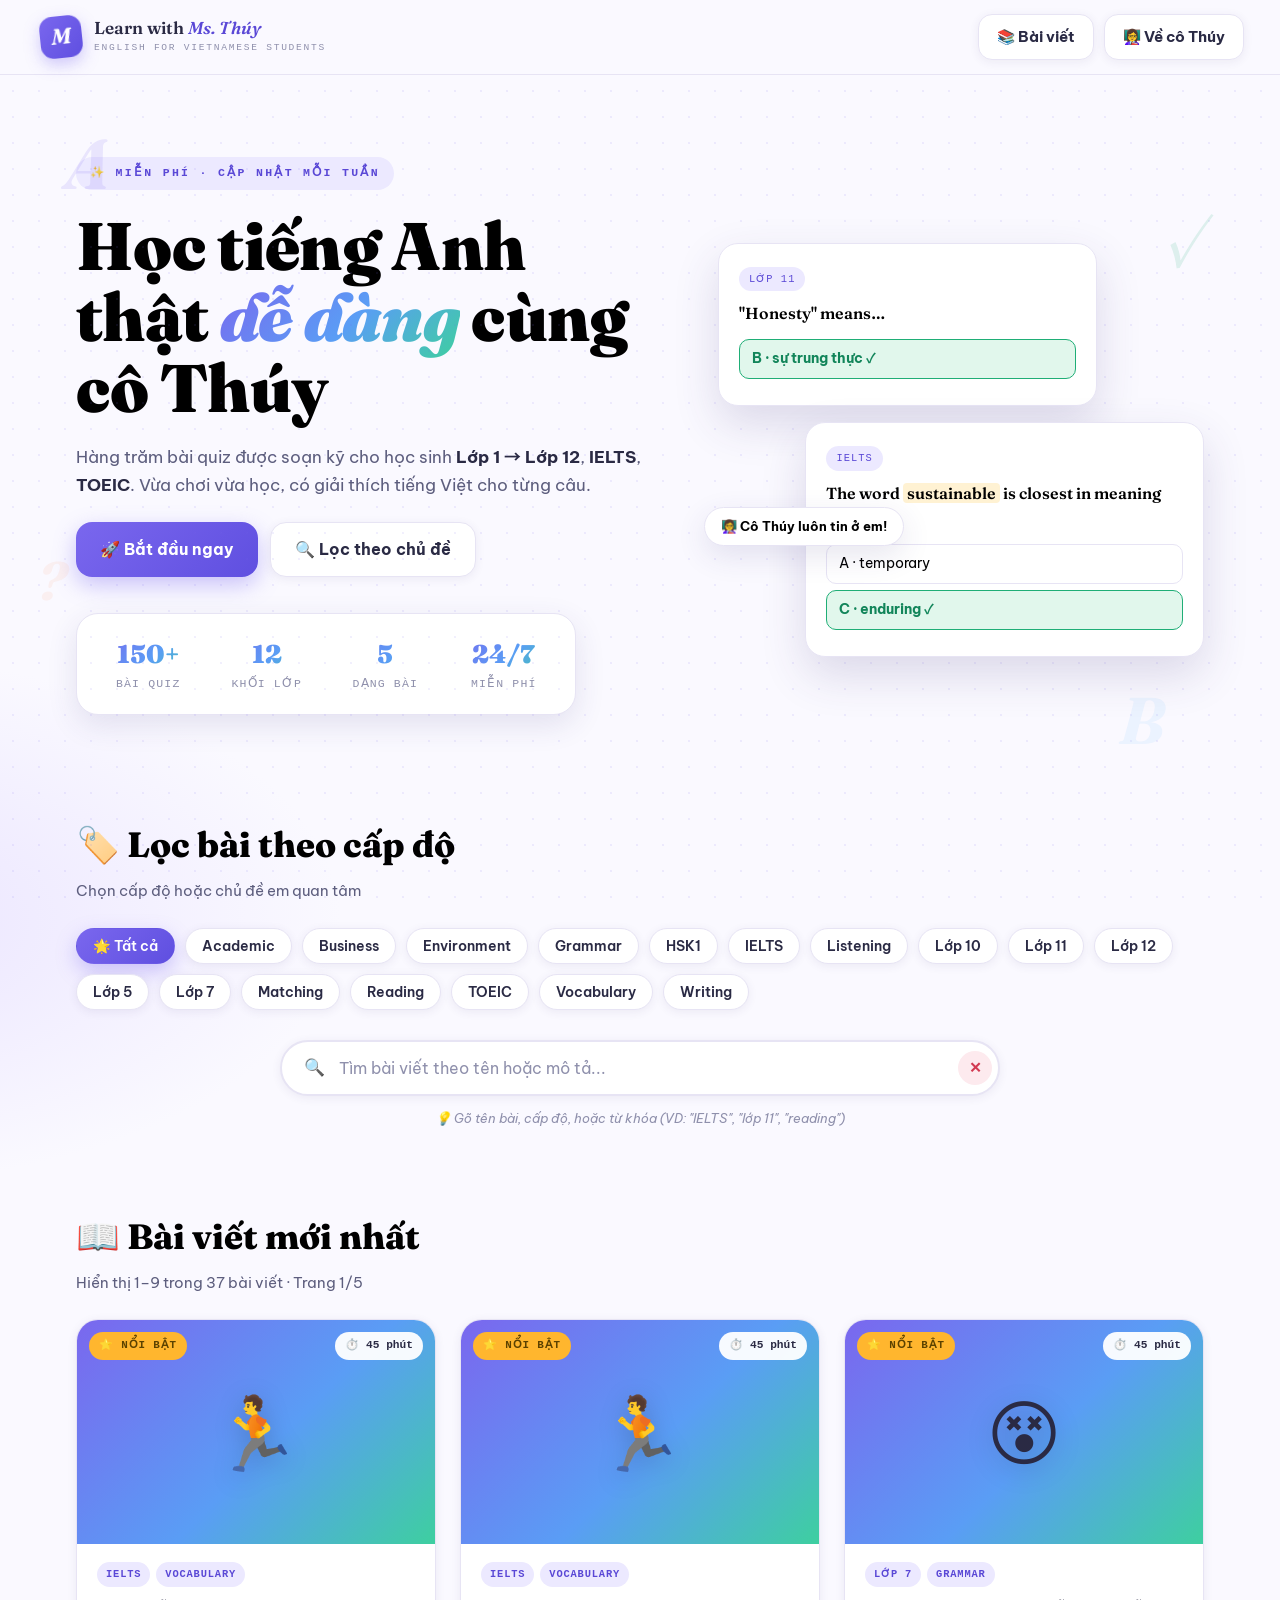
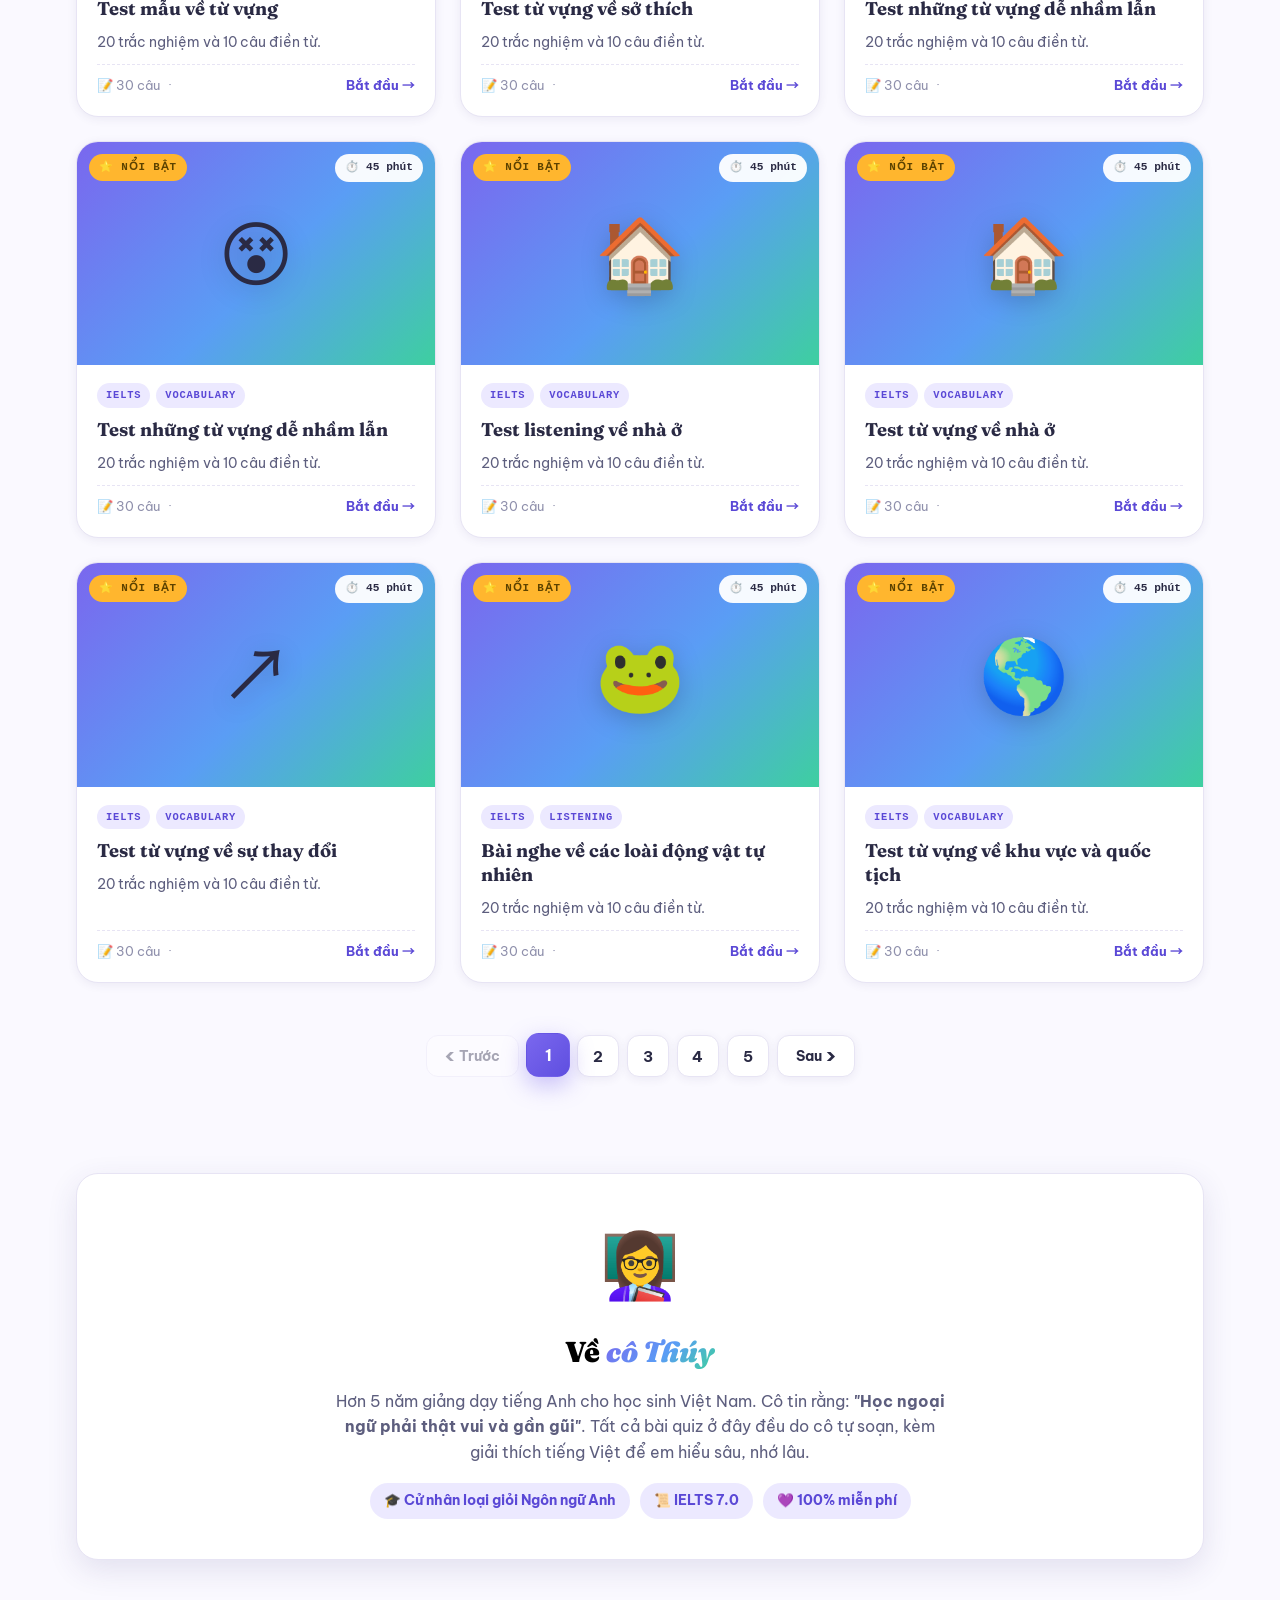
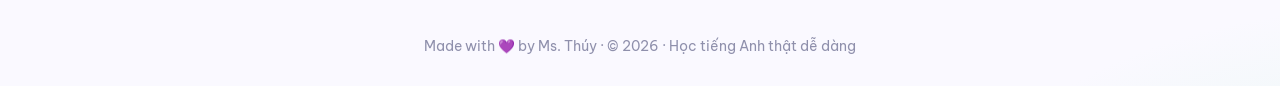
==== commit d5fd4b41: "Update post.html" ====
--- a/post.html
+++ b/post.html
@@ -8,6 +8,8 @@
 <link rel="preconnect" href="https://fonts.googleapis.com">
 <link rel="preconnect" href="https://fonts.gstatic.com" crossorigin>
 <link href="https://fonts.googleapis.com/css2?family=Fraunces:ital,opsz,wght@0,9..144,500..900;1,9..144,500..900&family=Be+Vietnam+Pro:ital,wght@0,400;0,500;0,600;0,700;0,800;1,400&family=Space+Mono:wght@400;700&display=swap" rel="stylesheet">
+
+<!-- CSS chính -->
 <link rel="stylesheet" href="styles.css">
 </head>
 <body class="post">
@@ -15,14 +17,29 @@
   <canvas id="confettiCanvas"></canvas>
 
   <header class="topbar">
-    <a href="index.html" class="brand">
+    <a href="index.html" class="brand" title="Về trang chủ">
       <span class="brand-badge">M</span>
       <div>
         <span class="brand-name">Learn with <em>Ms. Thúy</em></span>
-        <span class="brand-sub">English · Quiz</span>
+        <span class="brand-sub">English for Vietnamese Students</span>
       </div>
     </a>
-    <button id="soundBtn" class="icon-btn" aria-pressed="true" title="Bật/tắt âm thanh">🔊</button>
+
+    <nav class="nav">
+      <a href="index.html#articles" class="btn btn-ghost">
+        <span>📚</span><span class="nav-text">Bài viết</span>
+      </a>
+      <a href="index.html#about" class="btn btn-ghost">
+        <span>👩‍🏫</span><span class="nav-text">Về cô Thúy</span>
+      </a>
+    </nav>
+
+    <div class="topbar-actions">
+      <a href="index.html" class="btn-home" title="Về trang chủ">
+        🏠 <span>Trang chủ</span>
+      </a>
+      <button id="soundBtn" class="icon-btn" aria-pressed="true" title="Bật/tắt âm thanh">🔊</button>
+    </div>
   </header>
 
   <main>
@@ -48,26 +65,26 @@
       <footer class="foot">Made with 💜 by Ms. Thúy</footer>
     </section>
 
-    <!-- MÀN 2: Quiz (ĐÃ CẬP NHẬT HEADER MỚI) -->
+    <!-- MÀN 2: Quiz -->
     <section class="screen" id="screenQuiz" hidden>
-      
+
       <!-- Quiz Header: Timer, Exit, Progress, Score -->
       <div class="quiz-header" id="quizHeader">
         <div class="quiz-header-top">
-          <button id="exitBtn" class="icon-btn" title="Thoát" style="margin-right: 8px;">✕</button>
-          
+          <button id="exitBtn" class="icon-btn" title="Thoát" style="margin-right:8px;">✕</button>
+
           <div class="timer-pill" id="timerPill">
             <span>⏱️</span>
             <span id="timerDisplay">00:00</span>
           </div>
-          
+
           <div class="question-counter">
             Câu <b id="qNow">1</b> / <b id="qTotal">0</b>
           </div>
-          
+
           <div class="score-pill" id="liveScore">✓ 0 (0.0đ)</div>
         </div>
-        
+
         <div class="progress-bar-bg">
           <div class="progress-bar-fill" id="progressFill"></div>
         </div>
@@ -98,10 +115,18 @@
     </div>
   </div>
 
-<!-- Core utilities -->
+<!-- ============================================================
+     SCRIPTS — thứ tự BẮT BUỘC:
+       1. core.js         → esc, shuffle, REDUCED, toast, modal, confetti, registry
+       2. types/*.js      → đăng ký QuizTypes[type]
+       3. quiz-engine.js  → định nghĩa initPostPage()
+       4. bootstrap       → gọi initPostPage() an toàn
+     ============================================================ -->
+
+<!-- 1) Core utilities -->
 <script src="js/core.js"></script>
 
-<!-- Question types -->
+<!-- 2) Question types (mcq PHẢI load trước mcq-img vì mcq-img tái dùng attach) -->
 <script src="js/types/mcq.js"></script>
 <script src="js/types/mcq-img.js"></script>
 <script src="js/types/fill.js"></script>
@@ -110,9 +135,54 @@
 <script src="js/types/matching.js"></script>
 <script src="js/types/listening.js"></script>
 
-<!-- Engine -->
+<!-- 3) Engine -->
 <script src="js/quiz-engine.js"></script>
 
-<script>initPostPage();</script>
+<!-- 4) Bootstrap an toàn -->
+<script>
+(function () {
+  function boot() {
+    if (typeof initPostPage !== 'function') {
+      document.body.innerHTML =
+        '<div style="max-width:520px;margin:100px auto;padding:30px;' +
+        'background:#fff;border-radius:22px;text-align:center;' +
+        'box-shadow:0 10px 30px rgba(60,50,120,.12);font-family:Be Vietnam Pro,sans-serif">' +
+          '<div style="font-size:3rem;margin-bottom:10px">⚠️</div>' +
+          '<h2 style="font-family:Fraunces,serif;font-size:1.6rem;margin-bottom:12px">Không tải được engine</h2>' +
+          '<p style="color:#5d5e7e;margin-bottom:18px">' +
+            'File <b>js/quiz-engine.js</b> chưa được nạp hoặc bị lỗi cú pháp. ' +
+            'Em mở <b>DevTools → Console</b> để xem chi tiết nhé.' +
+          '</p>' +
+          '<a href="index.html" class="btn btn-primary" ' +
+          'style="display:inline-block;padding:10px 20px;background:#7a67ee;color:#fff;' +
+          'border-radius:10px;text-decoration:none">← Về trang chủ</a>' +
+        '</div>';
+      return;
+    }
+    try {
+      initPostPage();
+    } catch (err) {
+      console.error('[post.html] initPostPage lỗi:', err);
+      document.body.innerHTML =
+        '<div style="max-width:520px;margin:100px auto;padding:30px;' +
+        'background:#fff;border-radius:22px;text-align:center;' +
+        'box-shadow:0 10px 30px rgba(60,50,120,.12);font-family:Be Vietnam Pro,sans-serif">' +
+          '<div style="font-size:3rem;margin-bottom:10px">😢</div>' +
+          '<h2 style="font-family:Fraunces,serif;font-size:1.6rem;margin-bottom:12px">Có lỗi khi khởi động</h2>' +
+          '<p style="color:#5d5e7e;margin-bottom:18px">' + (err && err.message ? err.message : 'Lỗi không xác định') + '</p>' +
+          '<a href="index.html" class="btn btn-primary" ' +
+          'style="display:inline-block;padding:10px 20px;background:#7a67ee;color:#fff;' +
+          'border-radius:10px;text-decoration:none">← Về trang chủ</a>' +
+        '</div>';
+    }
+  }
+
+  if (document.readyState === 'loading') {
+    document.addEventListener('DOMContentLoaded', boot);
+  } else {
+    boot();
+  }
+})();
+</script>
 </body>
 </html>
--- a/styles.css
+++ b/styles.css
@@ -288,23 +288,6 @@
 .reading-passage::-webkit-scrollbar{width:10px}
 .reading-passage::-webkit-scrollbar-track{background:var(--border);border-radius:10px}
 .reading-passage::-webkit-scrollbar-thumb{background:var(--primary);border-radius:10px}
-
-/* MATCHING */
-.matching-wrap{display:grid;gap:18px}
-.matching-grid{display:grid;grid-template-columns:1fr 1fr;gap:16px}
-.matching-col{display:flex;flex-direction:column;gap:10px}
-.matching-col-head{font-family:var(--font-mono);font-size:.72rem;font-weight:700;
-  letter-spacing:.15em;text-transform:uppercase;color:var(--ink-faint);margin-bottom:4px}
-.match-item{padding:14px 16px;border:1.5px solid var(--border);border-radius:var(--r-md);
-  background:#fff;cursor:pointer;font-weight:600;text-align:center;
-  transition:all .2s;user-select:none}
-.match-item:hover:not(.matched){border-color:var(--primary);transform:translateY(-2px)}
-.match-item.selected{border-color:var(--primary);background:var(--primary-soft);
-  box-shadow:0 6px 18px rgba(122,103,238,.25)}
-.match-item.matched{border-color:var(--green);background:var(--green-soft);color:var(--green-deep);
-  cursor:default;text-decoration:line-through;opacity:.7}
-.match-item.wrong-pair{animation:shake .4s;border-color:var(--red);background:var(--red-soft)}
-@media(max-width:560px){.matching-grid{grid-template-columns:1fr}}
 
 /* TOAST */
 .toast{position:fixed;left:50%;bottom:26px;transform:translate(-50%,80px);z-index:110;
@@ -1059,3 +1042,746 @@
     color: #ffe8d8;
   }
 }
+/* ============================================================
+   🖼️  MCQ-IMG — Trắc nghiệm có hình minh họa
+   Dùng biến CSS gốc (--primary, --border, ...) để khớp theme
+   ============================================================ */
+.mcq-img-wrap {
+  display: flex;
+  justify-content: center;
+  align-items: center;
+  margin: 18px 0 24px;
+}
+.mcq-img {
+  display: block;
+  max-width: 100%;
+  max-height: 340px;
+  width: auto;
+  height: auto;
+  object-fit: contain;
+  background: #fff;
+  padding: 8px;
+  border: 3px solid var(--border);
+  border-radius: var(--r-lg);
+  box-shadow: var(--shadow-md), 0 2px 6px rgba(60,50,120,.06);
+  transition: transform .25s ease, box-shadow .25s ease;
+}
+.mcq-img:hover {
+  transform: translateY(-3px);
+  box-shadow: var(--shadow-lg), 0 4px 10px rgba(60,50,120,.08);
+}
+@media (max-width: 640px) {
+  .mcq-img {
+    max-height: 240px;
+    padding: 6px;
+    border-width: 2px;
+    border-radius: var(--r-md);
+  }
+  .mcq-img-wrap { margin: 12px 0 16px; }
+}
+
+
+/* ============================================================
+   🎯  MATCHING — Ghép cặp 2 cột (bản nâng cấp)
+   Thay thế khối MATCHING cũ — dùng biến CSS gốc
+   ============================================================ */
+.matching-wrap { display: block; padding: 4px; }
+
+/* Thanh trạng thái */
+.matching-status {
+  display: flex;
+  justify-content: space-between;
+  align-items: center;
+  gap: 12px;
+  max-width: 620px;
+  margin: 0 auto 18px;
+  padding: 10px 18px;
+  background: linear-gradient(135deg, #f7f5ff, #eef4ff);
+  border: 1.5px solid var(--border);
+  border-radius: var(--r-md);
+  font-size: .92rem;
+  color: var(--ink-soft);
+  font-weight: 600;
+}
+.matching-status b {
+  display: inline-block;
+  min-width: 1.4em;
+  padding: 2px 8px;
+  background: var(--grad-btn);
+  color: #fff;
+  border-radius: 8px;
+  text-align: center;
+  font-weight: 800;
+  font-family: var(--font-mono);
+  transition: transform .2s;
+}
+.matching-status b.bump { animation: matchBump .35s ease; }
+@keyframes matchBump {
+  0%,100% { transform: scale(1); }
+  50%     { transform: scale(1.35); }
+}
+.matching-status #matchState {
+  font-style: italic;
+  color: var(--ink-faint);
+  transition: color .25s;
+}
+.matching-status #matchState.done {
+  color: var(--green-deep);
+  font-style: normal;
+  font-weight: 800;
+}
+
+/* Grid 2 cột */
+.matching-grid {
+  display: grid;
+  grid-template-columns: 1fr 1fr;
+  gap: 18px;
+  max-width: 780px;
+  margin: 0 auto;
+}
+.matching-col { display: flex; flex-direction: column; gap: 10px; }
+
+.matching-col-head {
+  text-align: center;
+  font-family: var(--font-mono);
+  font-size: .78rem;
+  font-weight: 700;
+  letter-spacing: .12em;
+  text-transform: uppercase;
+  color: var(--primary-deep);
+  padding: 9px 10px;
+  background: linear-gradient(135deg, var(--primary-soft), #e6f2ff);
+  border: 1.5px dashed var(--primary);
+  border-radius: 10px;
+  margin-bottom: 2px;
+}
+
+/* Ô ghép */
+.match-item {
+  position: relative;
+  padding: 14px 16px;
+  background: #fff;
+  border: 1.5px solid var(--border);
+  border-radius: var(--r-md);
+  font-weight: 600;
+  font-size: 1rem;
+  color: var(--ink);
+  cursor: pointer;
+  user-select: none;
+  text-align: center;
+  line-height: 1.4;
+  transition: transform .16s ease, border-color .16s ease,
+              background .16s ease, box-shadow .16s ease, color .16s ease;
+  box-shadow: var(--shadow-sm);
+}
+
+/* Hover */
+.match-item:hover:not(.matched):not(.selected) {
+  border-color: var(--primary);
+  background: #fafaff;
+  transform: translateY(-3px);
+  box-shadow: 0 10px 22px rgba(122,103,238,.16);
+}
+
+/* Đang chọn */
+.match-item.selected {
+  border-color: var(--primary);
+  background: linear-gradient(135deg, #f2eeff, #eaf3ff);
+  color: var(--primary-deep);
+  font-weight: 800;
+  box-shadow:
+    0 0 0 4px var(--primary-soft),
+    0 8px 20px rgba(122,103,238,.25);
+  transform: translateY(-3px);
+}
+
+/* Đã ghép đúng */
+.match-item.matched {
+  background: var(--green-soft);
+  border-color: var(--green);
+  color: var(--green-deep);
+  font-weight: 800;
+  cursor: default;
+  text-decoration: none;   /* phủ định line-through của CSS cũ (nếu còn) */
+  opacity: 1;              /* phủ định opacity .7 của CSS cũ */
+  box-shadow: 0 4px 14px rgba(31,174,118,.25);
+  animation: matchPop .4s ease;
+}
+.match-item.matched::after {
+  content: "✓";
+  position: absolute;
+  right: 10px;
+  top: 50%;
+  transform: translateY(-50%);
+  width: 22px;
+  height: 22px;
+  background: var(--green);
+  color: #fff;
+  font-size: .8rem;
+  font-weight: 800;
+  display: flex;
+  align-items: center;
+  justify-content: center;
+  border-radius: 50%;
+  box-shadow: 0 2px 6px rgba(31,174,118,.4);
+}
+@keyframes matchPop {
+  0%,100% { transform: scale(1); }
+  45%     { transform: scale(1.06); }
+}
+
+/* Ghép sai — rung lắc */
+.match-item.wrong-pair {
+  border-color: var(--red);
+  background: var(--red-soft);
+  color: var(--red-deep);
+  animation: shake .4s;   /* tái dùng @keyframes shake có sẵn */
+}
+
+/* Responsive */
+@media (max-width: 640px) {
+  .matching-grid { gap: 10px; }
+  .matching-col-head { font-size: .7rem; padding: 7px 6px; letter-spacing: .06em; }
+  .match-item { padding: 11px 12px; font-size: .92rem; border-radius: var(--r-sm); }
+  .match-item.matched::after { width: 18px; height: 18px; font-size: .68rem; right: 8px; }
+  .matching-status {
+    font-size: .82rem;
+    padding: 8px 14px;
+    flex-direction: column;
+    gap: 4px;
+    text-align: center;
+  }
+}
+/* ============================================================
+   Fix intro layout — căn giữa khi không có visual bên phải
+   ============================================================ */
+
+/* Topbar actions (nút Home + Sound) */
+.topbar-actions {
+  display: flex;
+  align-items: center;
+  gap: 10px;
+}
+.topbar-home {
+  padding: 10px 18px;
+  font-size: .92rem;
+  border-radius: var(--r-md);
+  display: inline-flex;
+  align-items: center;
+  gap: 6px;
+  text-decoration: none;
+  color: var(--ink);
+}
+.topbar-home:hover {
+  border-color: var(--primary);
+  color: var(--primary-deep);
+  transform: translateY(-2px);
+}
+@media (max-width: 560px) {
+  .topbar-home .home-text { display: none; }  /* mobile chỉ còn 🏠 */
+  .topbar-home { padding: 10px 14px; }
+}
+
+/* Khi intro-visual rỗng → ẩn + căn giữa cột còn lại */
+.intro-visual:empty { display: none; }
+
+.intro-grid:has(.intro-visual:empty) {
+  grid-template-columns: minmax(0, 680px);
+  justify-content: center;
+}
+.intro-grid:has(.intro-visual:empty) .intro-copy {
+  text-align: center;
+  margin: 0 auto;
+}
+.intro-grid:has(.intro-visual:empty) .lede {
+  margin-left: auto;
+  margin-right: auto;
+}
+.intro-grid:has(.intro-visual:empty) .chips {
+  justify-content: center;
+}
+.intro-grid:has(.intro-visual:empty) .field-row {
+  justify-content: center;
+}
+.intro-grid:has(.intro-visual:empty) .start-form {
+  max-width: 520px;
+  margin: 0 auto;
+  text-align: left;
+}
+.intro-grid:has(.intro-visual:empty) .field-label {
+  text-align: left;
+}
+/* ============================================================
+   ✨ INTRO PAGE — tinh chỉnh typography + gradient strip
+   ============================================================ */
+
+/* ---------- Dải gradient trang trí trên cùng màn intro ---------- */
+.intro-grid {
+  position: relative;
+  padding-top: 60px;   /* chừa chỗ cho dải gradient */
+}
+
+.intro-grid::before {
+  content: "";
+  position: absolute;
+  top: 0;
+  left: 50%;
+  transform: translateX(-50%);
+  width: min(880px, 100%);
+  height: 6px;
+  border-radius: 0 0 20px 20px;
+  background: linear-gradient(
+    90deg,
+    #7a67ee 0%,
+    #5a9df5 35%,
+    #3ecfa0 70%,
+    #ffb62e 100%
+  );
+  background-size: 200% 100%;
+  animation: introStripe 6s ease-in-out infinite;
+  box-shadow:
+    0 4px 20px rgba(122, 103, 238, 0.35),
+    0 0 40px rgba(62, 207, 160, 0.2);
+}
+
+@keyframes introStripe {
+  0%, 100% { background-position: 0% 50%; }
+  50%      { background-position: 100% 50%; }
+}
+
+/* Thanh gradient phụ bên dưới (đối xứng) */
+.intro-grid::after {
+  content: "";
+  position: absolute;
+  bottom: -20px;
+  left: 50%;
+  transform: translateX(-50%);
+  width: min(560px, 80%);
+  height: 3px;
+  border-radius: 20px;
+  background: linear-gradient(
+    90deg,
+    transparent 0%,
+    #7a67ee 25%,
+    #3ecfa0 75%,
+    transparent 100%
+  );
+  opacity: 0.55;
+}
+
+/* ---------- Tiêu đề gọn gàng, đẹp hơn ---------- */
+.intro-copy .display {
+  font-size: clamp(2.2rem, 5vw, 3.4rem);
+  line-height: 1.1;
+  letter-spacing: -0.02em;
+  margin-bottom: 18px;
+  text-wrap: balance;
+}
+
+/* Chữ "Lớp X" — làm nổi bật bằng gradient nhẹ */
+.intro-copy .display br + *,
+.intro-copy .display {
+  text-align: center;
+}
+
+/* ---------- Eyebrow (chip Lớp · Vocabulary · Grammar) ---------- */
+.intro-copy .eyebrow {
+  background: linear-gradient(135deg, #f2eeff, #eaf3ff);
+  border: 1.5px solid var(--primary-soft);
+  color: var(--primary-deep);
+  padding: 8px 18px;
+  font-size: 0.72rem;
+  letter-spacing: 0.18em;
+  box-shadow: 0 4px 12px rgba(122, 103, 238, 0.12);
+  margin-bottom: 22px;
+}
+
+/* ---------- Mô tả (lede) ---------- */
+.intro-copy .lede {
+  font-size: 1.05rem;
+  color: var(--ink-soft);
+  max-width: 56ch;
+  margin: 0 auto 26px;
+  text-align: center;
+  line-height: 1.65;
+}
+
+.intro-copy .lede b {
+  color: var(--ink);
+  font-weight: 700;
+}
+
+/* ---------- Hint điểm số ---------- */
+.intro-copy > p[style*="font-family:var(--font-mono)"],
+.intro-copy p:has(+ .chips),
+.intro-copy p:has(+ form) {
+  text-align: center !important;
+  margin: 0 auto 22px !important;
+  padding: 10px 20px;
+  display: inline-block;
+  background: linear-gradient(135deg, #fff7f0, #fff);
+  border: 1.5px dashed #ffd7b8;
+  border-radius: 999px;
+  color: #b8722f;
+  font-size: 0.82rem !important;
+  letter-spacing: 0.02em;
+}
+
+/* ---------- Chips (danh sách dạng bài) ---------- */
+.intro-copy .chips {
+  justify-content: center;
+  gap: 10px;
+  margin-bottom: 30px;
+}
+
+.intro-copy .chips li {
+  background: #fff;
+  border: 1.5px solid var(--border);
+  padding: 8px 16px;
+  font-size: 0.85rem;
+  font-weight: 700;
+  color: var(--ink);
+  box-shadow: 0 2px 8px rgba(60, 50, 120, 0.06);
+  transition: transform 0.2s ease, box-shadow 0.2s ease, border-color 0.2s ease;
+}
+
+.intro-copy .chips li:hover {
+  transform: translateY(-3px) rotate(-1deg);
+  border-color: var(--primary);
+  color: var(--primary-deep);
+  box-shadow: 0 8px 18px rgba(122, 103, 238, 0.18);
+}
+
+/* ---------- Form nhập tên ---------- */
+.intro-copy .start-form {
+  max-width: 560px;
+  margin: 0 auto;
+  padding: 24px 26px;
+  background: linear-gradient(135deg, #fbfaff 0%, #f4f9ff 100%);
+  border: 1.5px solid var(--border);
+  border-radius: var(--r-lg);
+  box-shadow: 0 6px 22px rgba(60, 50, 120, 0.06);
+}
+
+.intro-copy .field-label {
+  text-align: left;
+  color: var(--primary-deep);
+  font-size: 0.88rem;
+  font-weight: 800;
+  letter-spacing: 0.04em;
+  text-transform: uppercase;
+  margin-bottom: 10px;
+}
+
+.intro-copy .field-row input {
+  background: #fff;
+  border: 1.5px solid var(--border);
+}
+
+.intro-copy .field-row input:focus {
+  border-color: var(--primary);
+  box-shadow: 0 0 0 4px rgba(122, 103, 238, 0.12);
+}
+
+.intro-copy .field-row .btn-primary {
+  background: linear-gradient(135deg, #7a67ee, #5a9df5);
+  box-shadow: 0 8px 22px rgba(122, 103, 238, 0.38);
+  white-space: nowrap;
+}
+
+.intro-copy .field-row .btn-primary:hover {
+  transform: translateY(-3px);
+  box-shadow: 0 14px 30px rgba(122, 103, 238, 0.48);
+}
+
+.intro-copy .hint {
+  text-align: center;
+  margin-top: 14px;
+  font-size: 0.82rem;
+  color: var(--ink-faint);
+  line-height: 1.6;
+}
+
+/* ---------- Footer ---------- */
+.intro-grid + .foot {
+  margin-top: 40px;
+}
+
+/* ---------- Responsive ---------- */
+@media (max-width: 640px) {
+  .intro-grid {
+    padding-top: 40px;
+  }
+
+  .intro-grid::before {
+    height: 4px;
+    width: 90%;
+  }
+
+  .intro-copy .display {
+    font-size: clamp(1.8rem, 7vw, 2.4rem);
+  }
+
+  .intro-copy .lede {
+    font-size: 0.96rem;
+    padding: 0 8px;
+  }
+
+  .intro-copy .start-form {
+    padding: 18px 20px;
+  }
+
+  .intro-copy .chips li {
+    font-size: 0.78rem;
+    padding: 7px 12px;
+  }
+}
+/* Vệt màu gradient phía sau tiêu đề */
+.intro-copy {
+  position: relative;
+}
+
+.intro-copy::before {
+  content: "";
+  position: absolute;
+  top: 12%;
+  left: 50%;
+  transform: translateX(-50%) rotate(-3deg);
+  width: min(560px, 90%);
+  height: 38%;
+  background: linear-gradient(
+    135deg,
+    rgba(122, 103, 238, 0.08) 0%,
+    rgba(90, 157, 245, 0.06) 50%,
+    rgba(62, 207, 160, 0.08) 100%
+  );
+  border-radius: 40px;
+  filter: blur(30px);
+  z-index: -1;
+  pointer-events: none;
+  animation: introGlow 8s ease-in-out infinite alternate;
+}
+
+@keyframes introGlow {
+  0%   { transform: translateX(-50%) rotate(-3deg) scale(1); opacity: 0.85; }
+  100% { transform: translateX(-50%) rotate(2deg) scale(1.05); opacity: 1; }
+}
+/* ============================================================
+   🏠 TOPBAR ACTIONS — nút Home + Sound
+   ============================================================ */
+.topbar-actions {
+  display: flex;
+  align-items: center;
+  gap: 10px;
+}
+
+.btn-home {
+  display: inline-flex;
+  align-items: center;
+  gap: 8px;
+  padding: 10px 18px;
+  font-family: var(--font-body);
+  font-size: 0.92rem;
+  font-weight: 700;
+  color: var(--primary-deep);
+  background: #fff;
+  border: 1.5px solid var(--border);
+  border-radius: 12px;
+  text-decoration: none;
+  box-shadow: var(--shadow-sm);
+  transition: transform .18s, border-color .18s, box-shadow .18s, background .18s;
+}
+
+.btn-home:hover {
+  transform: translateY(-2px);
+  border-color: var(--primary);
+  background: var(--primary-soft);
+  color: var(--primary-deep);
+  box-shadow: 0 8px 20px rgba(122, 103, 238, 0.22);
+}
+
+/* Mobile: chỉ hiện icon 🏠 */
+@media (max-width: 560px) {
+  .btn-home span { display: none; }
+  .btn-home { padding: 10px 14px; }
+}
+/* ============================================================
+   🏠 POST TO PBAR — thanh "Learn with Ms. Thúy" như trang chủ
+   ============================================================ */
+
+/* Topbar mặc định (đã có trong styles.css) — tinh chỉnh lại */
+.topbar {
+  display: flex;
+  align-items: center;
+  justify-content: space-between;
+  gap: 16px;
+  padding: 12px clamp(16px, 4vw, 36px);
+  position: sticky;
+  top: 0;
+  z-index: 100;
+  background: rgba(250, 249, 255, 0.92);
+  backdrop-filter: blur(12px);
+  -webkit-backdrop-filter: blur(12px);
+  border-bottom: 1px solid var(--border);
+}
+
+/* Toàn bộ brand có thể bấm */
+.topbar .brand {
+  display: flex;
+  align-items: center;
+  gap: 12px;
+  text-decoration: none;
+  color: var(--ink);
+  cursor: pointer;
+  padding: 4px 8px 4px 4px;
+  border-radius: 14px;
+  transition: background 0.2s ease, transform 0.2s ease;
+}
+.topbar .brand:hover {
+  background: rgba(122, 103, 238, 0.06);
+  transform: translateY(-1px);
+}
+.topbar .brand:active {
+  transform: translateY(0);
+}
+
+/* Badge M */
+.topbar .brand-badge {
+  width: 42px;
+  height: 42px;
+  border-radius: 13px;
+  background: var(--grad-btn);
+  display: grid;
+  place-items: center;
+  color: #fff;
+  font-family: var(--font-display);
+  font-style: italic;
+  font-weight: 700;
+  font-size: 22px;
+  transform: rotate(-6deg);
+  box-shadow: 0 6px 16px rgba(122, 103, 238, 0.35);
+  transition: transform 0.3s ease;
+  flex-shrink: 0;
+}
+.topbar .brand:hover .brand-badge {
+  transform: rotate(6deg) scale(1.06);
+}
+
+.topbar .brand-name {
+  font-family: var(--font-display);
+  font-weight: 600;
+  font-size: 1.08rem;
+  line-height: 1.15;
+  display: block;
+}
+.topbar .brand-name em {
+  font-style: italic;
+  color: var(--primary-deep);
+}
+.topbar .brand-sub {
+  display: block;
+  font-family: var(--font-mono);
+  font-size: 0.6rem;
+  letter-spacing: 0.18em;
+  text-transform: uppercase;
+  color: var(--ink-faint);
+  margin-top: 2px;
+}
+
+/* Nav bên phải */
+.topbar .nav {
+  display: flex;
+  gap: 10px;
+  margin-left: auto;
+}
+.topbar .nav .btn {
+  padding: 10px 18px;
+  font-size: 0.92rem;
+  border-radius: 14px;
+}
+
+/* Actions (nút Trang chủ + Sound) */
+.topbar .topbar-actions {
+  display: flex;
+  align-items: center;
+  gap: 10px;
+}
+
+/* Nút Home mini */
+.topbar .btn-home {
+  display: inline-flex;
+  align-items: center;
+  gap: 8px;
+  padding: 10px 18px;
+  font-family: var(--font-body);
+  font-size: 0.92rem;
+  font-weight: 700;
+  color: var(--primary-deep);
+  background: #fff;
+  border: 1.5px solid var(--border);
+  border-radius: 14px;
+  text-decoration: none;
+  box-shadow: var(--shadow-sm);
+  transition: transform 0.18s, border-color 0.18s, box-shadow 0.18s, background 0.18s;
+  cursor: pointer;
+  white-space: nowrap;
+}
+.topbar .btn-home:hover {
+  transform: translateY(-2px);
+  border-color: var(--primary);
+  background: var(--primary-soft);
+  color: var(--primary-deep);
+  box-shadow: 0 8px 20px rgba(122, 103, 238, 0.22);
+}
+
+/* Nút sound icon */
+.topbar .icon-btn {
+  width: 42px;
+  height: 42px;
+  border-radius: 14px;
+  border: 1.5px solid var(--border);
+  background: #fff;
+  cursor: pointer;
+  display: grid;
+  place-items: center;
+  font-size: 16px;
+  color: var(--ink-soft);
+  transition: transform 0.18s, border-color 0.18s;
+  flex-shrink: 0;
+}
+.topbar .icon-btn:hover {
+  transform: translateY(-2px);
+  border-color: var(--primary);
+  color: var(--primary-deep);
+}
+
+/* ---- Responsive ---- */
+@media (max-width: 860px) {
+  .topbar .nav .nav-text { display: none; }
+  .topbar .nav .btn { padding: 10px 14px; }
+}
+
+@media (max-width: 640px) {
+  .topbar {
+    padding: 10px 14px;
+    gap: 8px;
+  }
+  .topbar .brand-sub { display: none; }      /* ẩn subtitle trên mobile */
+  .topbar .brand-name { font-size: 0.95rem; }
+  .topbar .brand-badge { width: 36px; height: 36px; font-size: 18px; }
+  .topbar .nav { display: none; }            /* ẩn "Bài viết" / "Về cô Thúy" */
+  .topbar .btn-home span { display: none; }  /* chỉ còn 🏠 */
+  .topbar .btn-home { padding: 10px 12px; }
+  .topbar .icon-btn { width: 38px; height: 38px; }
+}
+
+/* ---- Đảm bảo quiz-header không bị topbar che ---- */
+.quiz-header {
+  position: sticky;
+  top: 68px;   /* bằng chiều cao topbar */
+  z-index: 90;
+}
+
+@media (max-width: 640px) {
+  .quiz-header { top: 58px; }
+}
